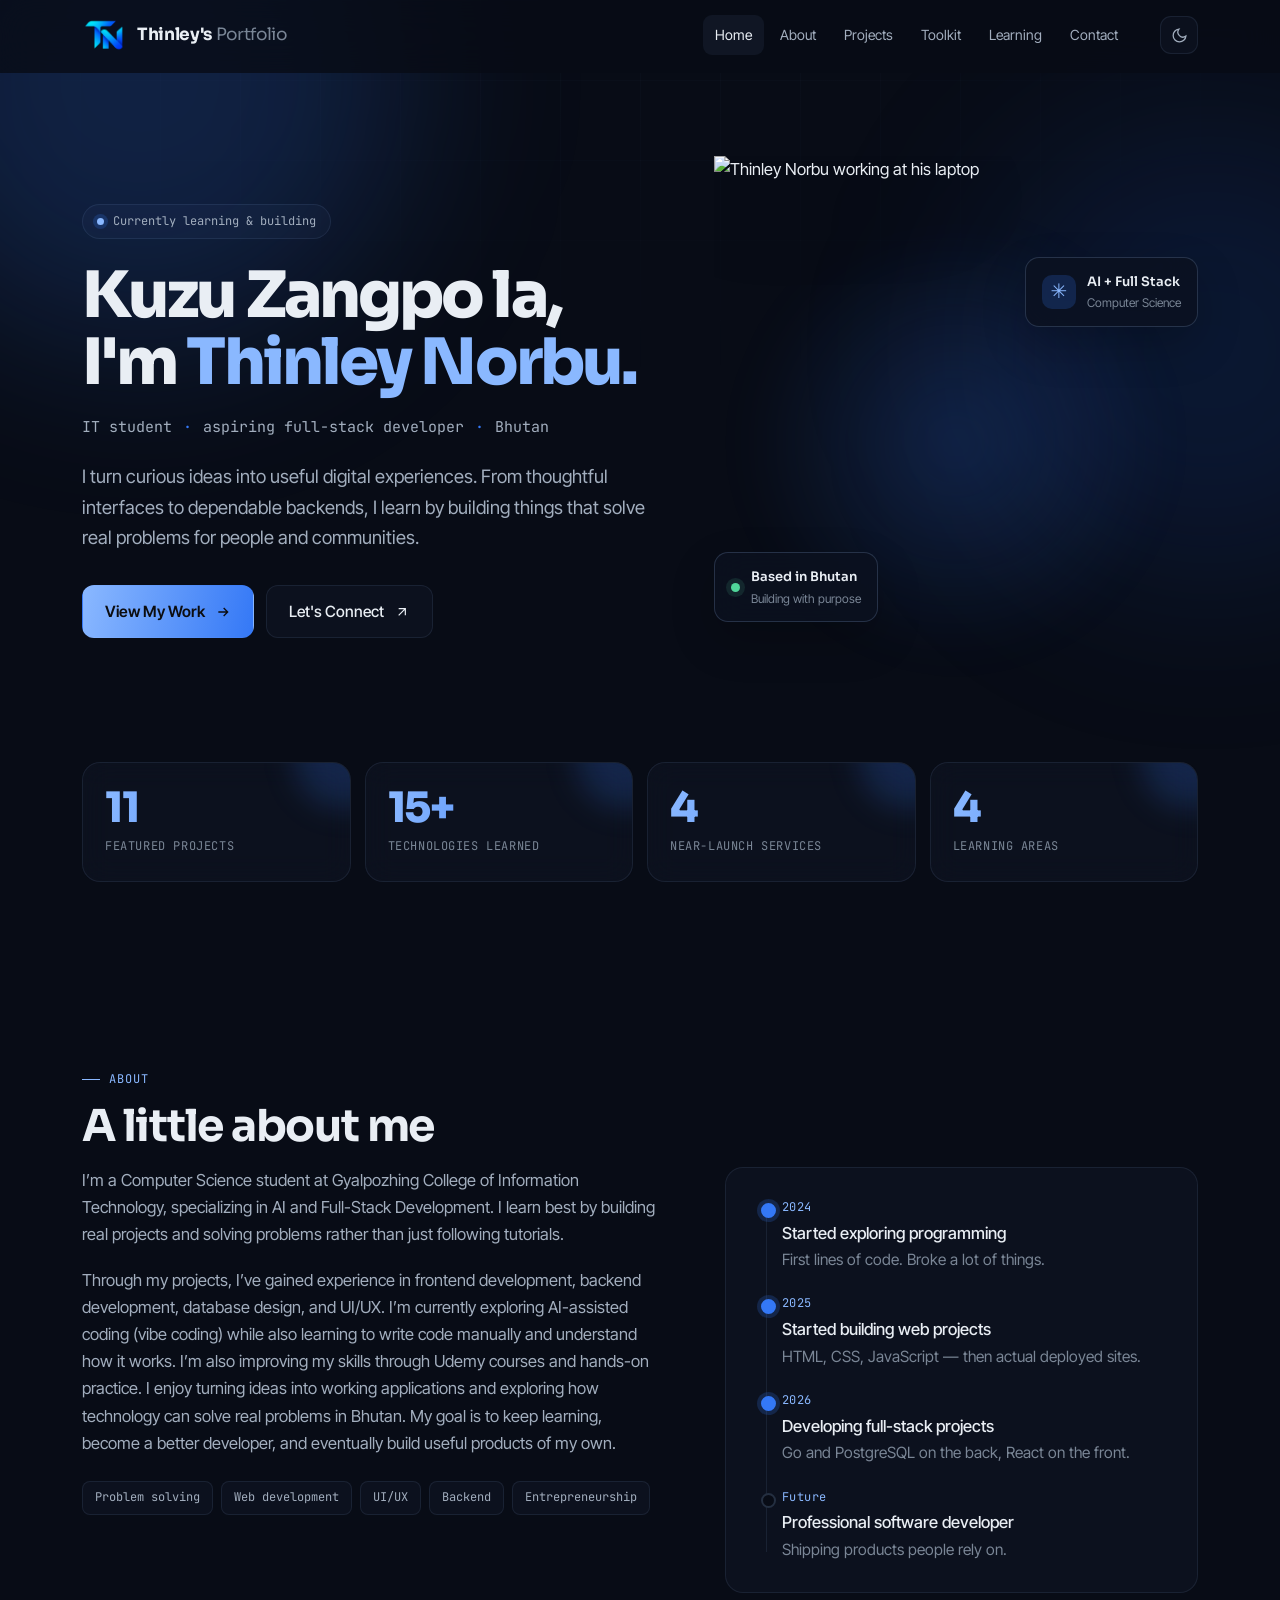
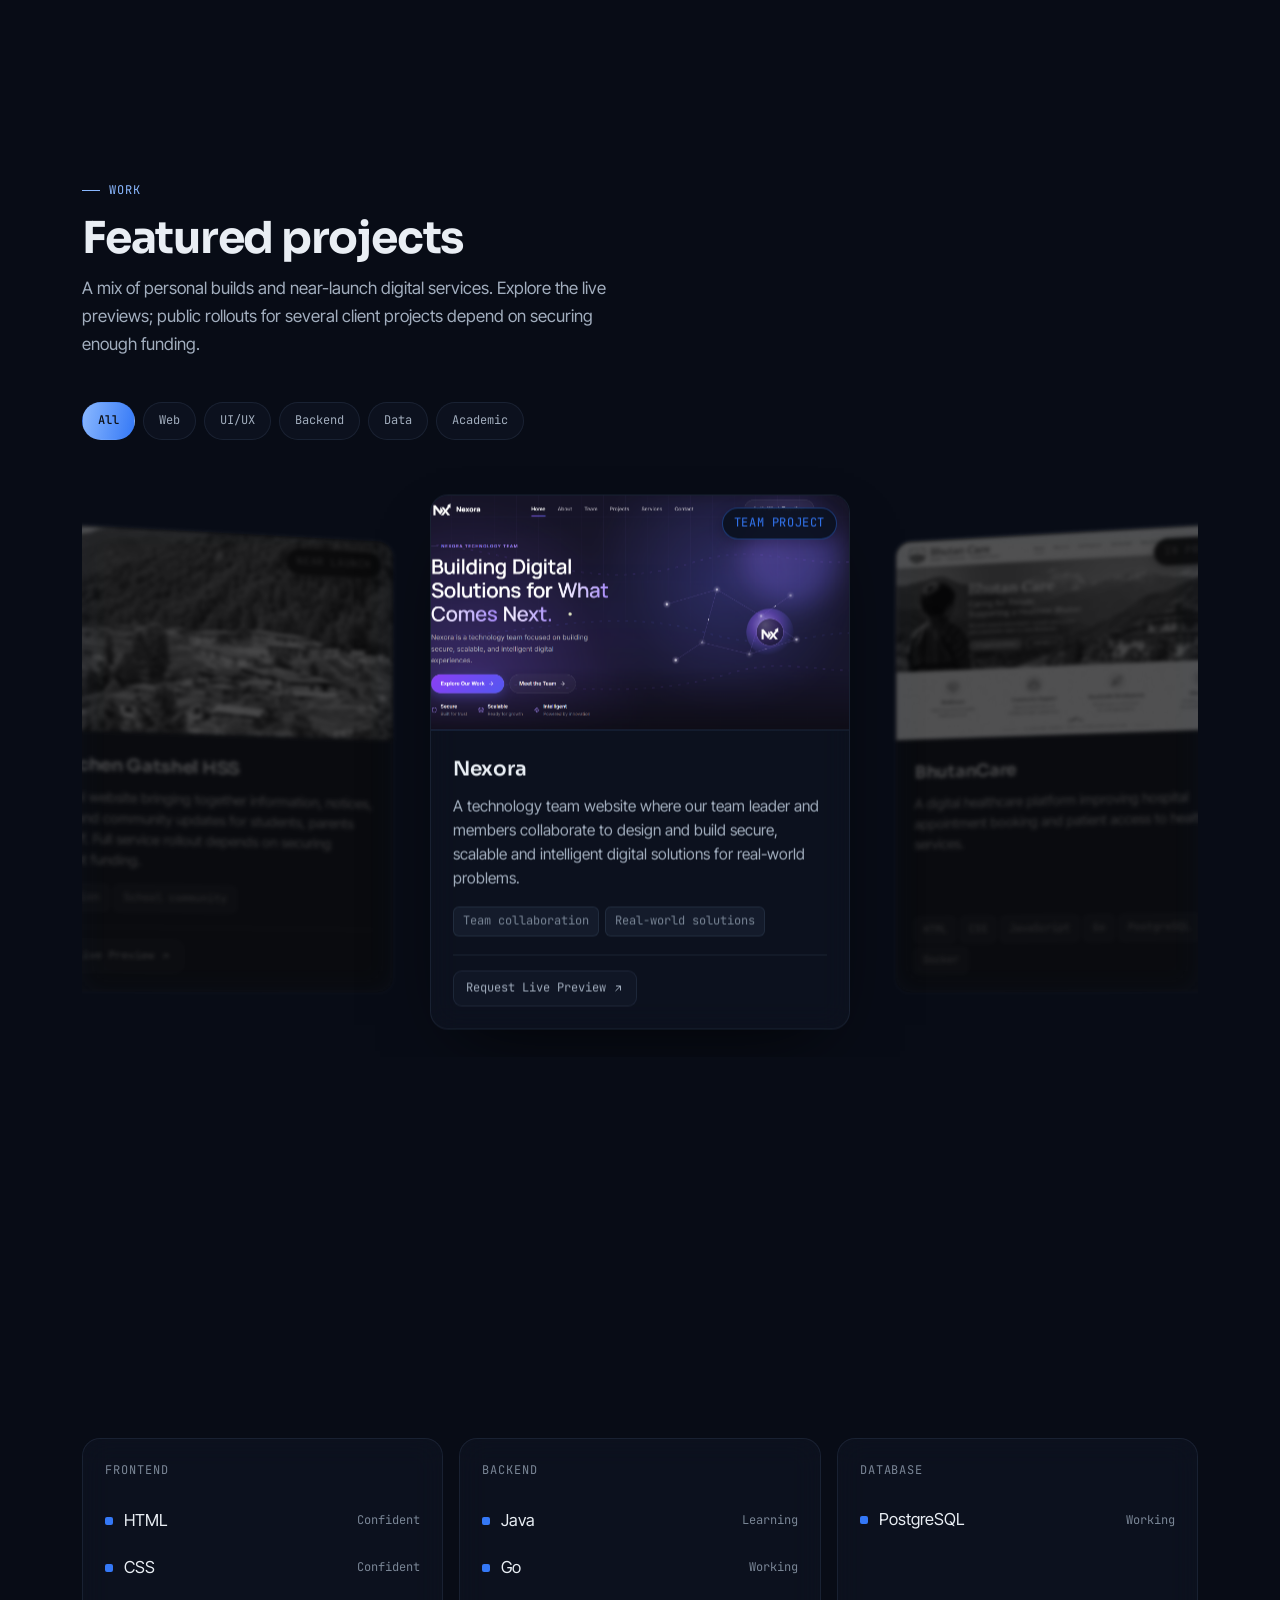
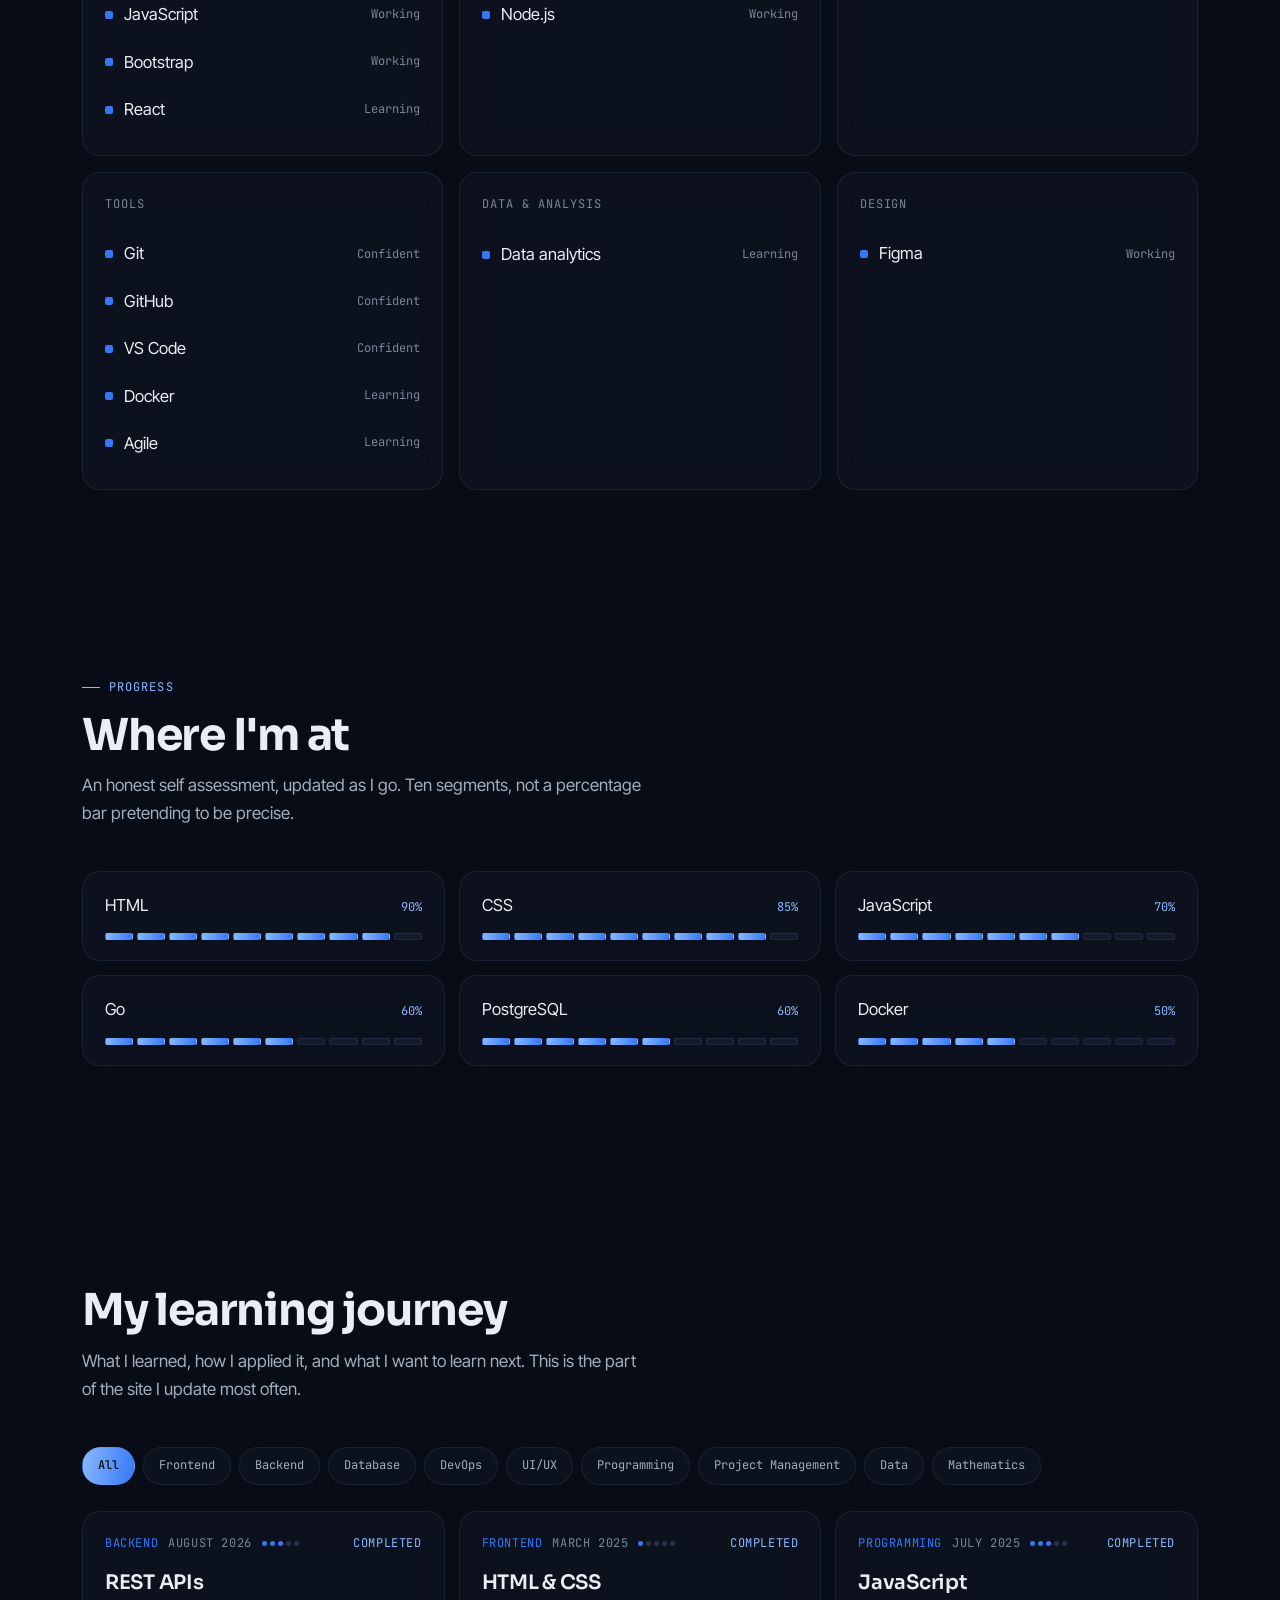
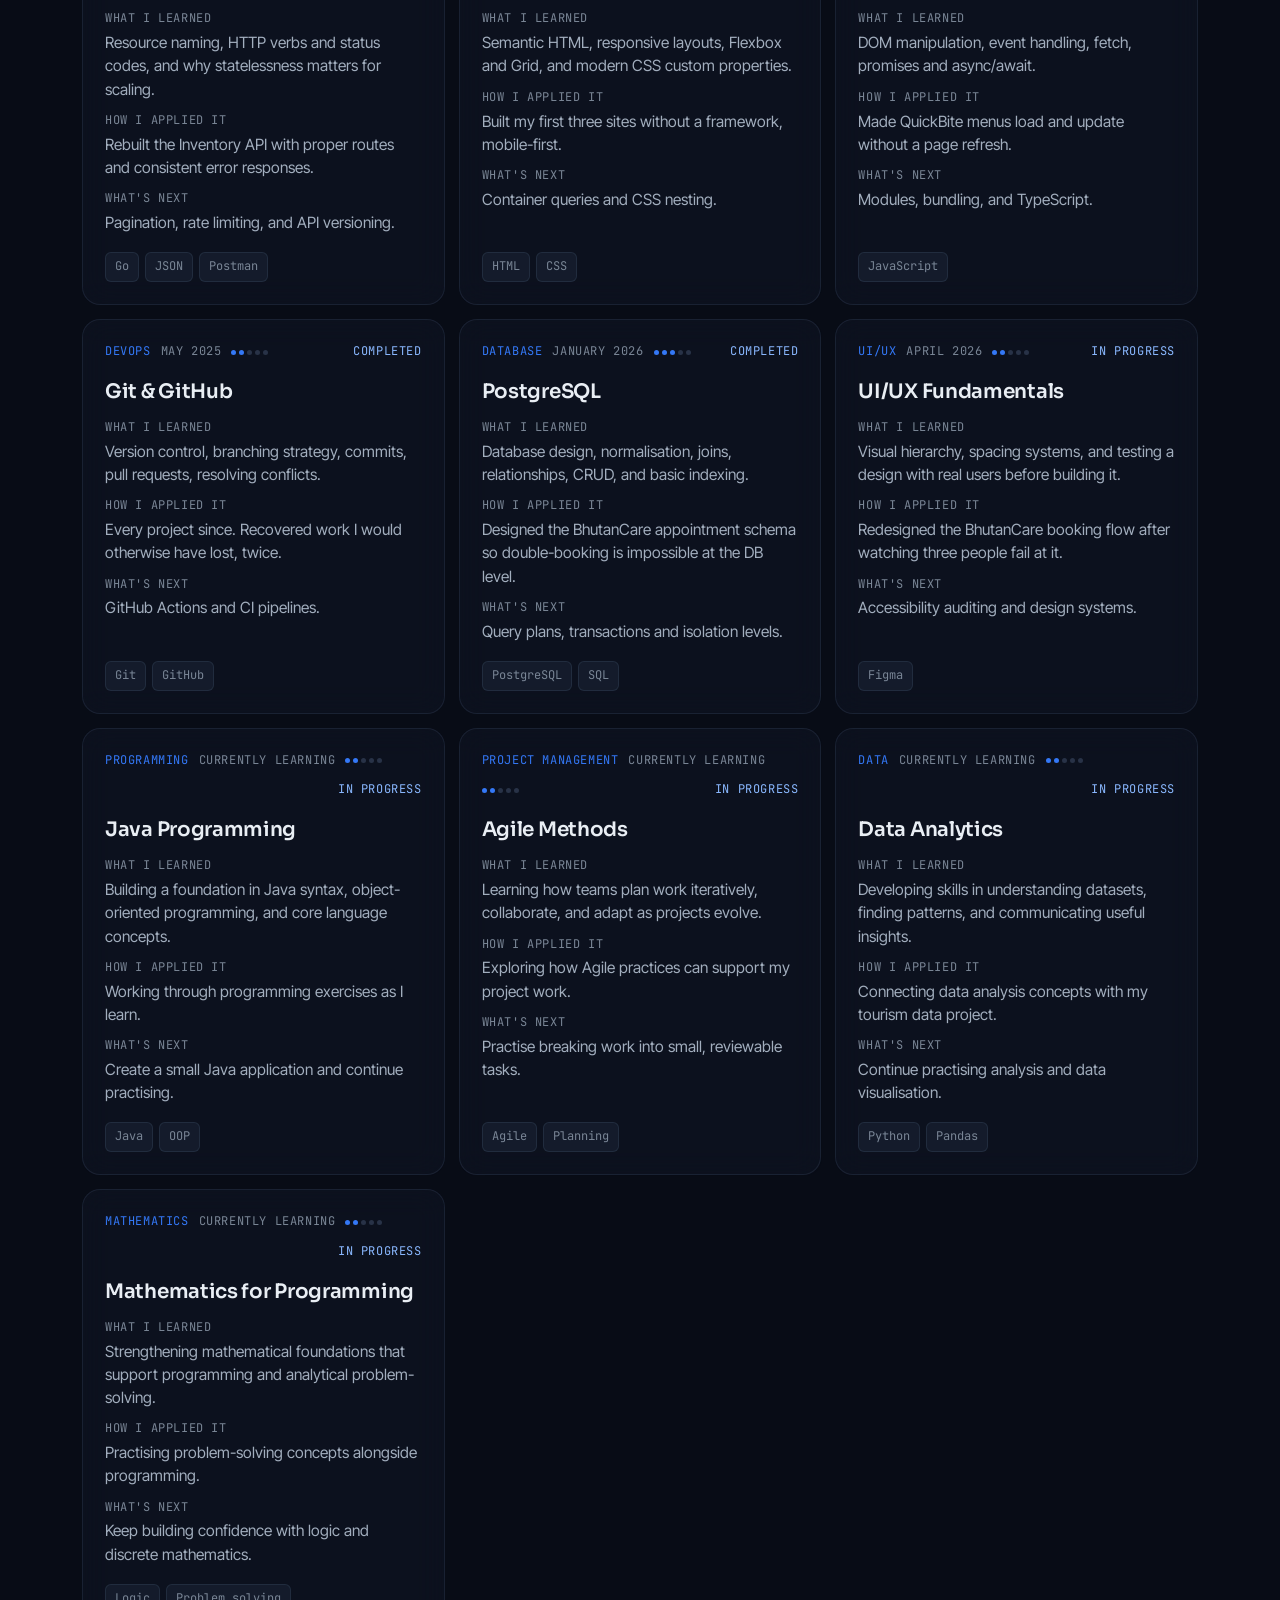
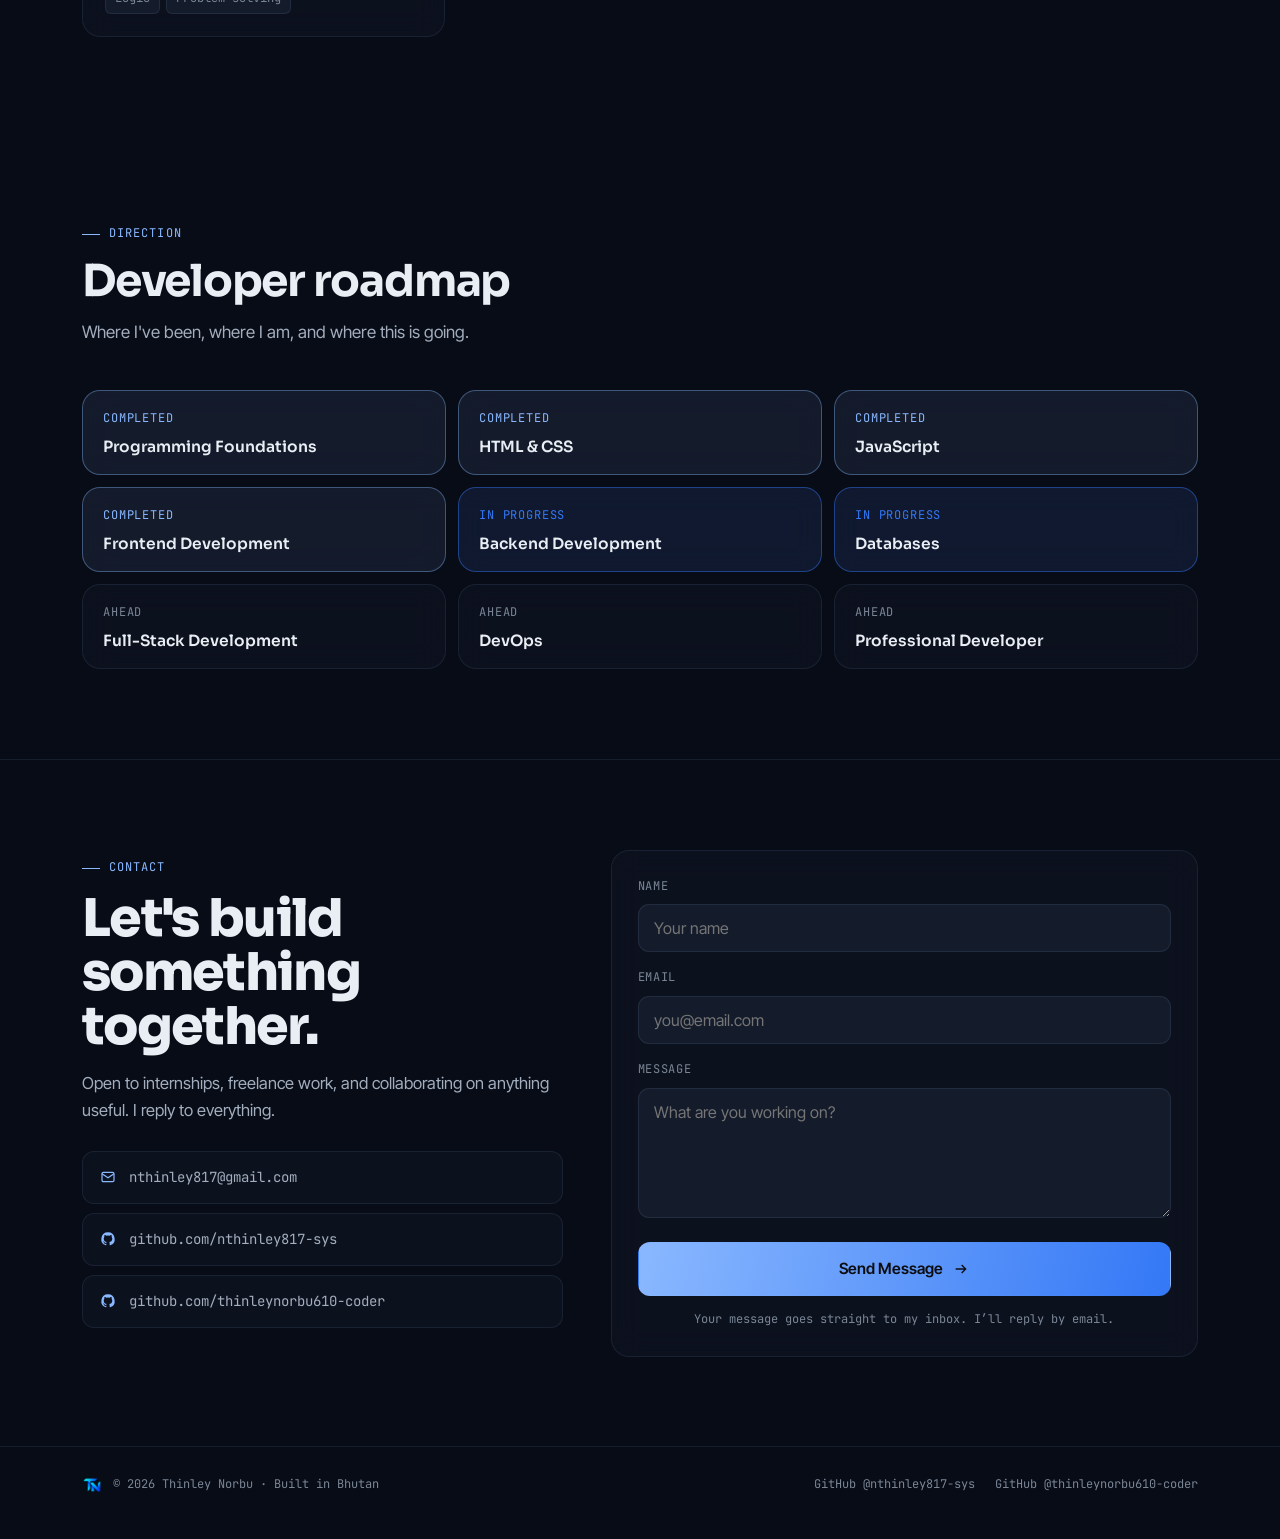
==== index.html @ a24170b9 "Contact form sends to inbox, add Nexora, polish layout and carousel - Contact form posts to FormSubm" ====
<!DOCTYPE html>
<html lang="en" data-theme="dark" data-accent="blue">
<head>
  <meta charset="UTF-8">
  <meta name="viewport" content="width=device-width, initial-scale=1.0">
  <meta name="theme-color" content="#080c16">

  <title>Thinley Norbu — IT Student &amp; Web Developer</title>

  <meta name="description" content="Information Technology student and aspiring web developer from Bhutan. Explore Thinley Norbu's projects, technical skills, and learning journey.">

  <meta name="robots" content="index, follow">

  <link rel="canonical" href="https://thinley-norbu-myportfolio.onrender.com/">

  <!-- Google Search Console Verification -->
  <meta name="google-site-verification" content="o9FxEYkyRbys7PmLgTdNvekcAzwDLyNZP2SMal68QLk" />

  <!-- Social Media Preview -->
  <meta property="og:title" content="Thinley Norbu — IT Student &amp; Web Developer">
  <meta property="og:description" content="Explore my web development projects, technical skills, and learning journey in Bhutan.">
  <meta property="og:url" content="https://thinley-norbu-myportfolio.onrender.com/">
  <meta property="og:type" content="website">
  <meta property="og:site_name" content="Thinley Norbu Portfolio">
  <meta property="og:image" content="https://thinley-norbu-myportfolio.onrender.com/images/profile/bg.png">

  <meta name="twitter:card" content="summary_large_image">
  <meta name="twitter:title" content="Thinley Norbu — Web Developer Portfolio">
  <meta name="twitter:description" content="Discover my projects, technical skills, and learning journey.">
  <meta name="twitter:image" content="https://thinley-norbu-myportfolio.onrender.com/images/profile/bg.png">

  <!-- Website Icon -->
  <link rel="icon" type="image/png" href="images/profile/logo.png">

  <!-- Performance -->
  <link rel="preconnect" href="https://fonts.googleapis.com">
  <link rel="preconnect" href="https://fonts.gstatic.com" crossorigin>

  <!-- Fonts -->
  <link href="https://fonts.googleapis.com/css2?family=Sora:wght@400;500;600;700;800&family=Inter+Tight:wght@400;500;600&family=JetBrains+Mono:wght@400;500&display=swap" rel="stylesheet">

  <!-- Existing Stylesheet -->
  <link rel="stylesheet" href="css/style.css">

  <!-- Structured Data -->
  <script type="application/ld+json">
  {
    "@context": "https://schema.org",
    "@type": "Person",
    "name": "Thinley Norbu",
    "url": "https://thinley-norbu-myportfolio.onrender.com/",
    "jobTitle": "IT Student and Aspiring Web Developer",
    "description": "Information Technology student and aspiring web developer from Bhutan."
  }
  </script>
</head>

<body>

  <div class="ambient" aria-hidden="true">
    <div class="grid"></div>
    <div class="orb o1"></div>
    <div class="orb o2"></div>
  </div>

  <!-- Navigation -->
  <nav class="nav" id="nav">
    <div class="wrap nav-in">
      <a class="brand" href="#top">
        <img class="brand-logo" src="images/profile/logo.png" width="44" height="44" alt="Thinley Norbu logo">
        <b>Thinley's<span> Portfolio</span></b>
      </a>

      <div class="nav-links" id="navLinks">
        <a href="#top">Home</a>
        <a href="#about">About</a>
        <a href="#projects">Projects</a>
        <a href="#stack">Toolkit</a>
        <a href="#learning">Learning</a>
        <a href="#contact">Contact</a>
      </div>

      <div class="nav-tools">
        <button class="icon-btn" id="theme" aria-label="Switch theme">
          <svg viewBox="0 0 24 24" fill="none" stroke="currentColor" stroke-width="1.8">
            <path d="M21 12.8A9 9 0 1111.2 3a7 7 0 009.8 9.8z"/>
          </svg>
        </button>

        <button class="icon-btn" id="burger" aria-label="Menu" aria-expanded="false">
          <svg viewBox="0 0 24 24" fill="none" stroke="currentColor" stroke-width="1.8">
            <path d="M4 7h16M4 12h16M4 17h16"/>
          </svg>
        </button>
      </div>
    </div>

    <div class="progress" id="progress" aria-hidden="true"></div>
    <div class="drawer" id="drawer">
      <div id="drawerLinks"></div>
    </div>
  </nav>

  <main id="top">

    <!-- Hero -->
    <section class="hero">
      <div class="wrap hero-grid">
        <div>
          <span class="pill"><i aria-hidden="true"></i> Currently learning &amp; building</span>

          <h1>Kuzu Zangpo la,<br>I'm <span>Thinley Norbu.</span></h1>

          <p class="role">IT student <span aria-hidden="true">·</span> aspiring full-stack developer <span aria-hidden="true">·</span> Bhutan</p>

          <p class="intro">
            I turn curious ideas into useful digital experiences. From thoughtful
            interfaces to dependable backends, I learn by building things that
            solve real problems for people and communities.
          </p>

          <div class="btn-row">
            <a class="btn btn-primary" href="#projects">
              View My Work
              <svg viewBox="0 0 24 24" fill="none" stroke="currentColor" stroke-width="2">
                <path d="M5 12h13M13 6l6 6-6 6"/>
              </svg>
            </a>

            <a class="btn btn-ghost" href="#contact">
              Let's Connect
              <svg viewBox="0 0 24 24" fill="none" stroke="currentColor" stroke-width="1.8">
                <path d="M7 17L17 7M7 7h10v10"/>
              </svg>
            </a>
          </div>
        </div>

        <div class="hero-visual">
          <div class="portrait-glow" aria-hidden="true"></div>
          <img class="hero-portrait" src="images/profile/bg.png" alt="Thinley Norbu working at his laptop">
          <div class="portrait-caption">
            <span class="portrait-mark" aria-hidden="true"></span>
            <span><b>Based in Bhutan</b><small>Building with purpose</small></span>
          </div>
          <div class="portrait-badge">
            <span class="badge-icon" aria-hidden="true">✳</span>
            <span><b>AI + Full Stack</b><small>Computer Science</small></span>
          </div>
        </div>
      </div>
    </section>

    <section style="padding-block:0 var(--sect)">
      <div class="wrap">
        <div class="stats rv" id="stats"></div>
      </div>
    </section>

    <!-- About -->
    <section id="about">
      <div class="wrap">
        <p class="eyebrow">About</p>
        <h2 class="sect-title">A little about me</h2>

        <div class="about rv">
          <div class="about-story">
            <p>
              I’m a Computer Science student at Gyalpozhing College of
              Information Technology, specializing in AI and Full-Stack
              Development. I learn best by building real projects and
              solving problems rather than just following tutorials.
            </p>

            <p>
              Through my projects, I’ve gained experience in frontend
              development, backend development, database design, and UI/UX.
              I’m currently exploring AI-assisted coding (vibe coding) while
              also learning to write code manually and understand how it
              works. I’m also improving my skills through Udemy courses and
              hands-on practice. I enjoy turning ideas into working
              applications and exploring how technology can solve real
              problems in Bhutan. My goal is to keep learning, become a better
              developer, and eventually build useful products of my own.
            </p>

            <div class="tags">
              <span class="tag">Problem solving</span>
              <span class="tag">Web development</span>
              <span class="tag">UI/UX</span>
              <span class="tag">Backend</span>
              <span class="tag">Entrepreneurship</span>
            </div>
          </div>

          <div class="about-journey">
            <ol class="tl" id="timeline"></ol>
          </div>
        </div>
      </div>
    </section>

    <!-- Projects -->
    <section id="projects">
      <div class="wrap">
        <p class="eyebrow">Work</p>
        <h2 class="sect-title">Featured projects</h2>
        <p class="sect-sub">
          A mix of personal builds and near-launch digital services. Explore the live previews;
          public rollouts for several client projects depend on securing enough funding.
        </p>

        <div class="chips" id="projFilters" role="group" aria-label="Filter projects"></div>
        <div class="project-carousel" id="projectCarousel">
          <div class="project-stage" id="projectStage" tabindex="0" aria-label="Featured project carousel"></div>
        </div>
        <div class="project-carousel-meta">
          <div class="project-dots" id="projectDots" role="group" aria-label="Choose a project"></div>
          <span class="project-count" id="projectCount" aria-live="polite"></span>
        </div>
      </div>
    </section>

    <!-- Technology Stack -->
    <section id="stack">
      <div class="wrap">
        <p class="eyebrow">Toolkit</p>
        <h2 class="sect-title">Tech stack</h2>
        <p class="sect-sub">
          Hover any technology to see where I've used it and what I got out of it.
        </p>
        <div class="stack-groups rv" id="stackGroups"></div>
      </div>
    </section>

    <!-- Skills -->
    <section id="skills">
      <div class="wrap">
        <p class="eyebrow">Progress</p>
        <h2 class="sect-title">Where I'm at</h2>
        <p class="sect-sub">
          An honest self assessment, updated as I go.
          Ten segments, not a percentage bar pretending to be precise.
        </p>
        <div class="skills rv" id="skillGrid"></div>
      </div>
    </section>

    <!-- Learning -->
    <section id="learning">
      <div class="wrap">
        <p class="eyebrow">Journal</p>
        <h2 class="sect-title">My learning journey</h2>
        <p class="sect-sub">
          What I learned, how I applied it, and what I want to learn next.
          This is the part of the site I update most often.
        </p>
        <div class="chips" id="logFilters" role="group" aria-label="Filter learning entries"></div>
        <div class="logs" id="logs"></div>
      </div>
    </section>

    <!-- Roadmap -->
    <section id="roadmap">
      <div class="wrap">
        <p class="eyebrow">Direction</p>
        <h2 class="sect-title">Developer roadmap</h2>
        <p class="sect-sub">Where I've been, where I am, and where this is going.</p>
        <div class="road rv" id="road"></div>
      </div>
    </section>

  </main>

  <!-- Contact -->
  <section id="contact" class="contact">
    <div class="wrap contact-grid">
      <div>
        <p class="eyebrow">Contact</p>
        <h2>Let's build something together.</h2>
        <p style="color:var(--fg-2);margin:0">
          Open to internships, freelance work, and collaborating on anything useful.
          I reply to everything.
        </p>

        <div class="reach">
          <a id="reachEmail" href="mailto:nthinley817@gmail.com">
            <svg viewBox="0 0 24 24" fill="none" stroke="currentColor" stroke-width="1.8">
              <rect x="3" y="5" width="18" height="14" rx="2"/>
              <path d="M3 7l9 6 9-6"/>
            </svg>
            <span>nthinley817@gmail.com</span>
          </a>

          <a id="reachGithub" href="#" target="_blank" rel="noopener" hidden>
            <svg viewBox="0 0 24 24" fill="currentColor" aria-hidden="true"><path d="M12 2a10 10 0 00-3.16 19.49c.5.09.68-.22.68-.48v-1.7c-2.78.6-3.37-1.34-3.37-1.34-.45-1.16-1.11-1.47-1.11-1.47-.91-.62.07-.61.07-.61 1 .07 1.53 1.03 1.53 1.03.89 1.53 2.34 1.09 2.91.83.09-.65.35-1.09.63-1.34-2.22-.25-4.55-1.11-4.55-4.94 0-1.09.39-1.98 1.03-2.68-.1-.25-.45-1.27.1-2.65 0 0 .84-.27 2.75 1.02a9.5 9.5 0 015 0c1.91-1.29 2.75-1.02 2.75-1.02.55 1.38.2 2.4.1 2.65.64.7 1.03 1.59 1.03 2.68 0 3.84-2.34 4.69-4.57 4.93.36.31.68.92.68 1.85v2.74c0 .27.18.58.69.48A10 10 0 0012 2z"/></svg>
            <span>GitHub</span>
          </a>

          <a id="reachLinkedin" href="#" target="_blank" rel="noopener" hidden>
            <svg viewBox="0 0 24 24" fill="currentColor" aria-hidden="true"><path d="M6.94 5a2 2 0 11-4 0 2 2 0 014 0zM3.2 21.5h3.5V9.2H3.2v12.3zM9.4 9.2h3.35v1.68h.05c.47-.84 1.6-1.73 3.3-1.73 3.53 0 4.18 2.2 4.18 5.06v6.29h-3.5v-5.58c0-1.33-.03-3.04-1.9-3.04-1.9 0-2.19 1.45-2.19 2.95v5.67H9.4V9.2z"/></svg>
            <span>LinkedIn</span>
          </a>
        </div>
      </div>

      <div class="glass form">
        <div class="field">
          <label for="cname">Name</label>
          <input id="cname" type="text" placeholder="Your name">
        </div>

        <div class="field">
          <label for="cmail">Email</label>
          <input id="cmail" type="email" placeholder="you@email.com">
        </div>

        <div class="field">
          <label for="cmsg">Message</label>
          <textarea id="cmsg" placeholder="What are you working on?"></textarea>
        </div>

        <!-- spam trap: real visitors never see or fill this -->
        <input id="chp" type="text" tabindex="-1" autocomplete="off" aria-hidden="true" hidden>

        <button class="btn btn-primary" id="send" type="button">
          Send Message
          <svg viewBox="0 0 24 24" fill="none" stroke="currentColor" stroke-width="2">
            <path d="M4 12h15M13 6l6 6-6 6"/>
          </svg>
        </button>

        <p class="form-note" id="formNote" role="status" aria-live="polite">
          Your message goes straight to my inbox. I’ll reply by email.
        </p>
      </div>
    </div>
  </section>

  <!-- Footer -->
  <footer>
    <div class="wrap foot">
      <span class="l">
        <img class="brand-logo" src="images/profile/logo.png" width="20" height="20" alt="" aria-hidden="true">
        © 2026 Thinley Norbu · Built in Bhutan
      </span>

      <span class="r">
        <a id="footGithub" href="#" target="_blank" rel="noopener" hidden>GitHub</a>
        <a id="footLinkedin" href="#" target="_blank" rel="noopener" hidden>LinkedIn</a>
        <a id="footResume" href="#" target="_blank" rel="noopener" hidden>Résumé</a>
      </span>
    </div>
  </footer>

  <!-- Existing JavaScript -->
  <script src="js/data.js"></script>
  <script src="js/main.js"></script>

</body>
</html>
---- css/style.css ----
/* ══════════════ TOKENS ══════════════ */
:root{
  --bg:#080C16; --bg-2:#0B1220;
  --glass:rgba(137,174,232,.035); --glass-2:rgba(137,174,232,.065);
  --edge:rgba(151,183,233,.1); --edge-hi:rgba(151,183,233,.2);
  --fg:#E9EEF4; --fg-2:#A2AEBE; --fg-3:#7A8696;

  --mint:#8AB8FF; --cyan:#3478F6; --blue:#C5DCFF;
  --glow-mint:rgba(52,120,246,.2); --glow-cyan:rgba(31,91,210,.15);

  --display:"Sora",system-ui,sans-serif;
  --body:"Inter Tight",system-ui,sans-serif;
  --mono:"JetBrains Mono",ui-monospace,monospace;
  --wrap:1220px; --gut:clamp(18px,4.5vw,52px); --sect:clamp(64px,7vw,100px);
  --r:18px; --ease:cubic-bezier(.22,.61,.36,1);
}
html[data-theme="light"]{
  --bg:#F5F8FD; --bg-2:#FFFFFF;
  --glass:rgba(9,12,17,.028); --glass-2:rgba(9,12,17,.05);
  --edge:rgba(9,12,17,.1); --edge-hi:rgba(9,12,17,.2);
  --fg:#0D1117; --fg-2:#4A5568; --fg-3:#5E6A77;
  --mint:#2466D1; --cyan:#1754C2; --blue:#4D76B4;
  --glow-mint:rgba(36,102,209,.12); --glow-cyan:rgba(23,84,194,.08);
}

*{box-sizing:border-box}
html{-webkit-text-size-adjust:100%;scroll-behavior:smooth;scroll-padding-top:80px}
@media (prefers-reduced-motion:reduce){html{scroll-behavior:auto}}
body{
  margin:0;background:var(--bg);color:var(--fg);font-family:var(--body);
  font-size:16.5px;line-height:1.65;-webkit-font-smoothing:antialiased;overflow-x:hidden;
  transition:background .4s var(--ease),color .4s var(--ease);
}
a{color:inherit} svg{display:block} button{font:inherit}
img,video{max-width:100%;height:auto}
.wrap{width:100%;max-width:var(--wrap);margin:0 auto;padding-inline:var(--gut)}
:focus-visible{outline:2px solid var(--cyan);outline-offset:3px;border-radius:6px}

/* ══════════════ AMBIENT ══════════════ */
.ambient{position:fixed;inset:0;z-index:0;pointer-events:none;overflow:hidden}
.ambient .grid{
  position:absolute;inset:0;opacity:.22;
  background-image:linear-gradient(var(--edge) 1px,transparent 1px),linear-gradient(90deg,var(--edge) 1px,transparent 1px);
  background-size:80px 80px;
  -webkit-mask-image:radial-gradient(ellipse 90% 60% at 50% 0%,#000 20%,transparent 78%);
  mask-image:radial-gradient(ellipse 90% 60% at 50% 0%,#000 20%,transparent 78%);
}
.ambient .orb{position:absolute;border-radius:50%;filter:blur(90px)}
.ambient .o1{width:520px;height:520px;top:-180px;left:-120px;background:var(--glow-mint)}
.ambient .o2{width:460px;height:460px;top:120px;right:-160px;background:var(--glow-cyan)}

.glass{background:var(--glass);border:1px solid var(--edge);border-radius:var(--r);backdrop-filter:blur(14px);-webkit-backdrop-filter:blur(14px)}

.eyebrow{font-family:var(--mono);font-size:12px;letter-spacing:.09em;text-transform:uppercase;color:var(--mint);margin:0 0 14px;display:inline-flex;align-items:center;gap:9px}
.eyebrow::before{content:"";width:18px;height:1px;background:var(--mint);display:inline-block}
h2.sect-title{font-family:var(--display);font-weight:700;font-size:clamp(28px,4vw,44px);line-height:1.08;letter-spacing:-.028em;margin:0 0 12px}
.sect-sub{margin:0 0 clamp(28px,4vw,44px);color:var(--fg-2);max-width:56ch;font-size:17px}
section{position:relative;z-index:1;padding-block:var(--sect)}

/* ══════════════ NAV ══════════════ */
.nav{position:fixed;top:0;left:0;right:0;z-index:60;background:color-mix(in srgb,var(--bg) 80%,transparent);backdrop-filter:blur(18px);-webkit-backdrop-filter:blur(18px);border-bottom:1px solid transparent;transition:border-color .3s}
.nav.stuck{border-bottom-color:var(--edge)}
.nav-in{display:flex;align-items:center;gap:18px;min-height:70px}
.brand{display:flex;align-items:center;gap:11px;text-decoration:none;min-width:0;flex-shrink:1}
.brand-logo{object-fit:contain;flex:none;transition:opacity .3s}
.brand:hover .brand-logo{opacity:.8}
.brand b{font-family:var(--display);font-weight:700;font-size:clamp(13px,4vw,17px);letter-spacing:-.02em;white-space:nowrap;overflow:hidden;text-overflow:ellipsis;min-width:0}
.brand b span{color:var(--fg-3);font-weight:400}
.nav-links{margin-left:auto;display:flex;gap:4px;align-items:center}
.nav-links a{font-size:14px;color:var(--fg-2);text-decoration:none;padding:8px 12px;border-radius:9px;transition:color .2s,background .2s}
.nav-links a:hover{color:var(--fg);background:var(--glass-2)}
.nav-links a[aria-current]{color:var(--fg);background:var(--glass-2)}
.nav-tools{display:flex;gap:8px;align-items:center;margin-left:12px}
.icon-btn{width:38px;height:38px;display:grid;place-items:center;cursor:pointer;background:var(--glass);border:1px solid var(--edge);border-radius:11px;color:var(--fg-2);transition:color .2s,border-color .2s}
.icon-btn:hover{color:var(--fg);border-color:var(--edge-hi)}
.icon-btn svg{width:17px;height:17px}
#burger{display:none}
.progress{height:2px;width:100%;transform-origin:left;background:linear-gradient(90deg,var(--mint),var(--cyan));transform:scaleX(0);transition:transform .12s linear}
.drawer{overflow-y:auto;overflow-x:hidden;max-height:0;opacity:0;transition:max-height .35s var(--ease),opacity .35s;background:var(--bg-2)}
.drawer.open{max-height:min(560px,calc(100vh - 70px));opacity:1;border-bottom:1px solid var(--edge)}
.drawer div{padding:14px var(--gut) 22px;display:flex;flex-direction:column}
.drawer a{font-size:16px;color:var(--fg-2);text-decoration:none;padding:13px 12px;border-radius:9px;transition:color .2s}
.drawer a[aria-current]{color:var(--mint)}
@media (max-width:940px){.nav-links{display:none}#burger{display:grid}.nav-tools{margin-left:auto}}

/* ══════════════ HERO ══════════════ */
.hero{padding-top:clamp(112px,14vw,156px);padding-bottom:clamp(48px,6vw,76px)}
.hero-grid{display:grid;gap:clamp(34px,5vw,64px);grid-template-columns:minmax(0,1.08fr) minmax(0,.92fr);align-items:center}
@media (max-width:960px){.hero-grid{grid-template-columns:1fr}}
.pill{display:inline-flex;align-items:center;gap:9px;font-family:var(--mono);font-size:12px;color:var(--fg-2);padding:7px 14px;border-radius:100px;background:var(--glass);border:1px solid var(--edge);margin-bottom:24px}
.pill i{width:7px;height:7px;border-radius:50%;background:var(--mint);flex:none;box-shadow:0 0 0 4px var(--glow-mint)}
@media (prefers-reduced-motion:no-preference){.pill i{animation:beat 2.4s var(--ease) infinite}@keyframes beat{0%,100%{box-shadow:0 0 0 3px var(--glow-mint)}50%{box-shadow:0 0 0 8px transparent}}}
.hero h1{font-family:var(--display);font-weight:800;font-size:clamp(40px,5.2vw,64px);line-height:1.04;letter-spacing:-.045em;margin:0 0 18px}
.hero h1 span{color:var(--mint)}
.hero .role{font-family:var(--mono);font-size:clamp(13px,1.7vw,15px);color:var(--fg-2);margin:0 0 22px}
.hero .role span{color:var(--cyan);padding-inline:2px}
.hero .intro{margin:0 0 32px;color:var(--fg-2);font-size:clamp(16px,1.9vw,18.5px);max-width:52ch}
.btn-row{display:flex;gap:12px;flex-wrap:wrap}
.btn{display:inline-flex;align-items:center;gap:10px;padding:13px 22px;border-radius:12px;text-decoration:none;font-size:15.5px;font-weight:500;cursor:pointer;border:1px solid transparent;transition:transform .22s var(--ease),filter .22s,border-color .22s}
.btn svg{width:16px;height:16px}
.btn-primary{background:linear-gradient(102deg,var(--mint),var(--cyan));color:#0C0D10;font-weight:600}
.btn-primary:hover{filter:brightness(1.08);transform:translateY(-2px)}
.btn-ghost{background:var(--glass);border-color:var(--edge);color:var(--fg)}
.btn-ghost:hover{border-color:var(--edge-hi);transform:translateY(-2px)}
@media (prefers-reduced-motion:reduce){.btn:hover{transform:none}}
.hero-visual{position:relative;isolation:isolate;min-height:clamp(340px,44vw,530px);display:grid;place-items:center}
.portrait-glow{position:absolute;z-index:-1;inset:12% 5% 4%;border-radius:50%;background:radial-gradient(ellipse,var(--glow-mint),transparent 68%);filter:blur(24px)}
.hero-portrait{position:absolute;inset:0;width:100%;height:100%;object-fit:cover;object-position:center center;filter:drop-shadow(0 26px 50px rgba(0,0,0,.32));mask-image:linear-gradient(to bottom,#000 72%,transparent 100%)}
.portrait-caption,.portrait-badge{position:absolute;display:flex;align-items:center;gap:11px;padding:13px 16px;border:1px solid var(--edge-hi);border-radius:14px;background:color-mix(in srgb,var(--bg-2) 83%,transparent);backdrop-filter:blur(16px);box-shadow:0 18px 45px rgba(0,0,0,.2)}
.portrait-caption{left:0;bottom:12%}
.portrait-badge{right:0;top:19%}
.portrait-caption b,.portrait-badge b{display:block;font-family:var(--display);font-size:13px;font-weight:600;color:var(--fg)}
.portrait-caption small,.portrait-badge small{display:block;font-size:12px;color:var(--fg-3);margin-top:1px}
.portrait-mark{width:9px;height:9px;border-radius:50%;background:#50D69A;box-shadow:0 0 0 5px rgba(80,214,154,.12)}
.badge-icon{display:grid;place-items:center;width:34px;height:34px;border-radius:10px;background:var(--glow-mint);color:var(--mint);font-size:20px}
@media (max-width:960px){.hero-visual{min-height:clamp(340px,72vw,510px)}}
@media (max-width:520px){.hero-visual{min-height:330px;margin-inline:-8px}.portrait-caption{left:4px;bottom:8%}.portrait-badge{right:4px;top:13%}.portrait-caption,.portrait-badge{padding:10px 12px}}

/* ══════════════ STATS ══════════════ */
.stats{display:grid;gap:14px;grid-template-columns:repeat(4,1fr)}
@media (max-width:820px){.stats{grid-template-columns:repeat(2,1fr)}}
.stat{padding:24px 22px;position:relative;overflow:hidden}
.stat::after{content:"";position:absolute;width:100px;height:100px;right:-44px;top:-55px;border-radius:50%;background:var(--glow-mint);filter:blur(15px);pointer-events:none}
.stat .n{font-family:var(--display);font-weight:800;font-size:clamp(30px,4.2vw,42px);line-height:1;letter-spacing:-.03em;margin-bottom:8px;background:linear-gradient(102deg,var(--mint),var(--cyan));-webkit-background-clip:text;background-clip:text;color:transparent}
.stat .l{font-family:var(--mono);font-size:12px;letter-spacing:.05em;text-transform:uppercase;color:var(--fg-3)}

/* ══════════════ ABOUT ══════════════ */
.about{display:grid;gap:clamp(32px,5vw,72px);grid-template-columns:minmax(0,1.1fr) minmax(0,.9fr);align-items:start;margin-top:clamp(8px,1.5vw,16px)}
.about-story>:last-child{margin-bottom:0}
.about-journey{padding:clamp(22px,2.6vw,30px);border:1px solid var(--edge);border-radius:var(--r);background:var(--glass)}
@media (max-width:900px){.about{grid-template-columns:minmax(0,1fr)}}
.about p{color:var(--fg-2);margin:0 0 18px}
.tags{display:flex;flex-wrap:wrap;gap:8px;margin:24px 0 0}
.tag{font-family:var(--mono);font-size:12px;padding:6px 12px;border-radius:8px;background:var(--glass);border:1px solid var(--edge);color:var(--fg-2)}
.tl{position:relative;padding-left:26px;margin:0;list-style:none}
.tl::before{content:"";position:absolute;left:10px;top:10px;bottom:10px;width:1px;background:var(--edge)}
.tl li{position:relative;padding-bottom:22px}
.tl li:last-child{padding-bottom:0}
.tl li::before{content:"";position:absolute;left:-21px;top:5px;width:11px;height:11px;border-radius:50%;background:var(--bg);border:2px solid var(--edge-hi)}
.tl li.done::before{background:var(--cyan);border-color:var(--cyan);box-shadow:0 0 0 4px var(--glow-mint)}
.tl .y{font-family:var(--mono);font-size:12px;color:var(--mint);letter-spacing:.04em}
.tl .t{font-weight:500;margin-top:2px}
.tl .d{color:var(--fg-3);font-size:15.5px}

/* ══════════════ CHIPS ══════════════ */
.chips{display:flex;gap:8px;flex-wrap:wrap;margin-bottom:26px}
.chip{font-family:var(--mono);font-size:12px;padding:8px 15px;border-radius:100px;cursor:pointer;background:var(--glass);border:1px solid var(--edge);color:var(--fg-2);transition:color .2s,border-color .2s}
.chip:hover{color:var(--fg);border-color:var(--edge-hi)}
.chip[aria-pressed="true"]{background:linear-gradient(102deg,var(--mint),var(--cyan));color:#0C0D10;border-color:transparent;font-weight:500}

/* ══════════════ CARDS ══════════════ */
.cards{display:grid;gap:16px;grid-template-columns:repeat(auto-fill,minmax(320px,1fr))}
.card{display:flex;flex-direction:column;overflow:hidden;padding:0;transition:border-color .3s var(--ease),transform .3s var(--ease),box-shadow .3s var(--ease)}
.card:hover{border-color:var(--edge-hi);transform:translateY(-4px);box-shadow:0 24px 50px -34px rgba(0,0,0,.85)}
@media (prefers-reduced-motion:reduce){.card:hover{transform:none}}
[hidden]{display:none!important}
.shot{aspect-ratio:16/9;position:relative;overflow:hidden;border-bottom:1px solid var(--edge);background:linear-gradient(140deg,color-mix(in srgb,var(--cyan) 13%,var(--bg-2)),var(--bg-2) 74%);display:grid;place-items:center}
.shot>.project-image{position:absolute;inset:0;width:100%;height:100%;object-fit:cover;display:block}
.project-image-empty{position:absolute;inset:0;background:linear-gradient(140deg,color-mix(in srgb,var(--cyan) 16%,var(--bg-2)),var(--bg-2) 74%)}
.shot .ph{font-family:var(--mono);font-size:12px;color:var(--mint);letter-spacing:.05em;text-align:center;padding:0 16px}
.state{position:absolute;top:12px;right:12px;font-family:var(--mono);font-size:12px;letter-spacing:.05em;text-transform:uppercase;padding:5px 11px;border-radius:100px;background:color-mix(in srgb,var(--bg-2) 94%,transparent);backdrop-filter:blur(8px);border:1px solid var(--edge);box-shadow:0 4px 14px rgba(0,0,0,.25)}

.state.live{color:var(--mint);border-color:color-mix(in srgb,var(--mint) 40%,transparent)}
.state.wip{color:var(--cyan);border-color:color-mix(in srgb,var(--cyan) 40%,transparent)}
.card-body{padding:22px;display:flex;flex-direction:column;flex:1}
.card-body h3{font-family:var(--display);font-weight:600;font-size:20px;letter-spacing:-.015em;margin:0 0 9px}
.card-body p{margin:0 0 16px;color:var(--fg-2);font-size:15.5px;line-height:1.55;flex:1}
.stack{display:flex;flex-wrap:wrap;gap:6px;margin-bottom:18px}
.stack span{font-family:var(--mono);font-size:12px;padding:4px 9px;border-radius:6px;background:var(--glass-2);border:1px solid var(--edge);color:var(--fg-3)}
.card-body>.stack:last-child{margin-bottom:0}
.card-links{display:flex;gap:8px;flex-wrap:wrap;padding-top:15px;border-top:1px solid var(--edge)}
.mini{display:inline-flex;align-items:center;gap:6px;font-family:var(--mono);font-size:12px;text-decoration:none;padding:7px 12px;border-radius:9px;background:var(--glass);border:1px solid var(--edge);color:var(--fg-2);transition:color .2s,border-color .2s}
.mini:hover{color:var(--mint);border-color:color-mix(in srgb,var(--mint) 45%,transparent)}
.mini svg{width:12px;height:12px}

/* ══════════════ PROJECT CAROUSEL ══════════════ */
.project-carousel{position:relative;max-width:1280px;margin:0 auto}
.project-stage{--slide-offset:460px;--slide-ty:-50%;position:relative;height:580px;overflow:hidden;transition:height .3s var(--ease);outline:none;touch-action:pan-y pinch-zoom;cursor:grab;user-select:none}
.project-stage.is-dragging{cursor:grabbing}
.project-stage:focus-visible{outline:2px solid var(--cyan);outline-offset:4px;border-radius:22px}
.project-slide{position:absolute;left:50%;top:50%;width:min(420px,calc(100% - 54px));margin:0;padding:0;transform-origin:center center;transition:transform .65s cubic-bezier(.22,.8,.24,1),opacity .5s var(--ease),filter .5s var(--ease),box-shadow .5s var(--ease),border-color .3s;overflow:hidden}
.project-slide .shot{aspect-ratio:16/9;flex:none}
.project-slide img{-webkit-user-drag:none}
/* positions — JS only swaps these classes, so each card glides between them */
.project-slide.is-active{z-index:3;opacity:1;filter:none;transform:translate(calc(-50% + var(--drag-x,0px)),var(--slide-ty)) scale(1);box-shadow:0 28px 72px -32px rgba(0,0,0,.85)}
.project-slide.is-active:hover{border-color:var(--edge-hi);transform:translate(calc(-50% + var(--drag-x,0px)),var(--slide-ty)) scale(1)}
.project-slide.is-prev,.project-slide.is-next{z-index:2;opacity:.62;filter:grayscale(1) brightness(.48) blur(2px);pointer-events:none}
.project-slide.is-prev{transform:perspective(1400px) translate(calc(-50% - var(--slide-offset) + var(--drag-x,0px)),var(--slide-ty)) scale(.86) rotateY(8deg)}
.project-slide.is-next{transform:perspective(1400px) translate(calc(-50% + var(--slide-offset) + var(--drag-x,0px)),var(--slide-ty)) scale(.86) rotateY(-8deg)}
/* cards further away wait just off-stage on their own side, so the next card
   always slides in from the right and the previous one from the left */
.project-slide.is-hidden-prev,.project-slide.is-hidden-next{z-index:1;opacity:0;filter:grayscale(1) brightness(.4) blur(4px);pointer-events:none}
.project-slide.is-hidden-prev{transform:perspective(1400px) translate(calc(-50% - var(--slide-offset) * 1.7),var(--slide-ty)) scale(.74) rotateY(12deg)}
.project-slide.is-hidden-next{transform:perspective(1400px) translate(calc(-50% + var(--slide-offset) * 1.7),var(--slide-ty)) scale(.74) rotateY(-12deg)}
.project-stage.no-anim .project-slide{transition:none}
/* while dragging, cards track the pointer 1:1 instead of easing */
.project-stage.is-dragging .project-slide{transition:opacity .5s var(--ease),filter .5s var(--ease)}
.project-carousel-meta{display:flex;align-items:center;justify-content:center;gap:18px;margin-top:8px}
.project-dots{display:flex;align-items:center;justify-content:center;gap:7px}
.project-dot{width:7px;height:7px;padding:0;border:0;border-radius:100px;background:var(--edge-hi);cursor:pointer;transition:width .25s,background .25s}
.project-dot:hover{background:var(--mint)}
.project-dot.is-active{width:24px;background:var(--cyan)}
.project-count{font-family:var(--mono);font-size:12px;letter-spacing:.08em;color:var(--fg-3);min-width:54px}
@media (max-width:700px){
  /* phones: cards keep their natural height, top-aligned; the stage follows the active card */
  .project-stage{--slide-ty:0%}
  .project-slide{top:28px;width:min(390px,calc(100% - 42px))}
  .project-slide .card-body{padding:18px}
  .project-slide.is-prev,.project-slide.is-next{opacity:.38;filter:grayscale(1) brightness(.36) blur(3px)}
  .project-carousel-meta{margin-top:0}
}
@media (prefers-reduced-motion:reduce){
  .project-slide,.project-dot{transition:none;animation:none!important}
}

/* ══════════════ STACK / SKILLS ══════════════ */
.stack-groups{display:grid;gap:16px;grid-template-columns:repeat(3,minmax(0,1fr))}
@media (max-width:960px){.stack-groups{grid-template-columns:repeat(2,minmax(0,1fr))}}
@media (max-width:600px){.stack-groups{grid-template-columns:minmax(0,1fr)}}
.sg{padding:22px}
.sg h4{font-family:var(--mono);font-size:12px;letter-spacing:.08em;text-transform:uppercase;color:var(--fg-3);margin:0 0 16px;font-weight:400}
.tech{display:flex;align-items:center;gap:11px;padding:10px 12px;margin-inline:-12px;border-radius:11px;position:relative;transition:background .2s}
.tech:hover,.tech:focus-within{background:var(--glass-2)}
.tech .dot{width:8px;height:8px;border-radius:2px;flex:none;background:var(--cyan)}
.tech .lv{margin-left:auto;font-family:var(--mono);font-size:12px;color:var(--fg-3)}
.tech .pop{position:absolute;left:0;right:0;top:calc(100% + 6px);z-index:12;padding:13px 15px;border-radius:12px;background:var(--bg-2);border:1px solid var(--edge-hi);box-shadow:0 20px 44px -26px rgba(0,0,0,.9);opacity:0;visibility:hidden;transform:translateY(-5px);transition:opacity .22s,visibility .22s,transform .22s;font-size:14px;color:var(--fg-2);line-height:1.55}
.tech:hover .pop,.tech:focus-within .pop{opacity:1;visibility:visible;transform:none}
.tech .pop b{display:block;font-family:var(--mono);font-size:12px;letter-spacing:.05em;text-transform:uppercase;color:var(--mint);margin-bottom:5px;font-weight:400}

.skills{display:grid;gap:14px;grid-template-columns:repeat(auto-fit,minmax(270px,1fr))}
.skill{padding:20px 22px}
.skill-top{display:flex;align-items:baseline;gap:10px;margin-bottom:14px}
.skill-top .pc{margin-left:auto;font-family:var(--mono);font-size:12px;color:var(--mint)}
.meter{display:flex;gap:4px}
.meter i{flex:1;height:7px;border-radius:2px;background:var(--glass-2);border:1px solid var(--edge)}
.meter i.on{background:linear-gradient(102deg,var(--mint),var(--cyan));border-color:transparent}

/* ══════════════ LEARNING LOGS ══════════════ */
.logs{display:grid;gap:14px;grid-template-columns:repeat(auto-fill,minmax(330px,1fr))}
.log{padding:22px;display:flex;flex-direction:column;transition:border-color .28s,transform .28s var(--ease)}
.log:hover{border-color:var(--edge-hi);transform:translateY(-3px)}
@media (prefers-reduced-motion:reduce){.log:hover{transform:none}}
.log-meta{display:flex;align-items:center;gap:10px;flex-wrap:wrap;margin-bottom:13px;font-family:var(--mono);font-size:12px;letter-spacing:.05em;text-transform:uppercase;color:var(--fg-3)}
.log-meta .cat{color:var(--cyan)}
.log-meta .st{margin-left:auto;color:var(--mint)}
@media (max-width:600px){.log-meta{row-gap:6px}.log-meta .st{order:-1;flex-basis:100%;margin-left:0}}
.log h3{font-family:var(--display);font-weight:600;font-size:20px;margin:0 0 10px;letter-spacing:-.015em}
.log dl{margin:0 0 18px;display:grid;gap:10px}
.log>.stack{margin:auto 0 0}
.log dt{font-family:var(--mono);font-size:12px;letter-spacing:.05em;text-transform:uppercase;color:var(--fg-3);margin-bottom:2px}
.log dd{margin:0;color:var(--fg-2);font-size:15.5px;line-height:1.5}
.diff{display:inline-flex;gap:3px;align-items:center}
.diff i{width:5px;height:5px;border-radius:50%;background:var(--edge-hi)}
.diff i.on{background:var(--cyan)}

.empty{grid-column:1/-1;padding:44px 20px;text-align:center;font-family:var(--mono);font-size:13px;color:var(--fg-3)}

/* ══════════════ ROADMAP ══════════════ */
.road{display:grid;gap:12px;grid-template-columns:repeat(3,minmax(0,1fr))}
@media (max-width:640px){.road{grid-template-columns:repeat(2,minmax(0,1fr))}}
.node{padding:18px 20px}
.node.done{border-color:color-mix(in srgb,var(--mint) 38%,transparent);background:color-mix(in srgb,var(--mint) 6%,var(--glass))}
.node.now{border-color:color-mix(in srgb,var(--cyan) 45%,transparent);background:color-mix(in srgb,var(--cyan) 8%,var(--glass))}
.node .st{font-family:var(--mono);font-size:12px;letter-spacing:.07em;text-transform:uppercase;color:var(--fg-3);margin-bottom:8px;display:block}
.node.done .st{color:var(--mint)} .node.now .st{color:var(--cyan)}
.node .nm{font-family:var(--display);font-weight:600;font-size:15.5px;line-height:1.25}

/* ══════════════ CONTACT ══════════════ */
.contact{border-top:1px solid var(--edge)}
.contact-grid{display:grid;gap:clamp(24px,4vw,48px);grid-template-columns:minmax(0,.9fr) minmax(0,1.1fr);align-items:start}
@media (max-width:880px){.contact-grid{grid-template-columns:1fr}}
.contact h2{font-family:var(--display);font-weight:800;font-size:clamp(30px,5vw,52px);line-height:1.04;letter-spacing:-.032em;margin:0 0 16px;max-width:14ch}
.reach{display:grid;gap:9px;margin-top:26px}
.reach a{display:flex;align-items:center;gap:13px;padding:14px 17px;border-radius:12px;background:var(--glass);border:1px solid var(--edge);text-decoration:none;font-family:var(--mono);font-size:14px;color:var(--fg-2);transition:color .2s,border-color .2s}
.reach a:hover{color:var(--fg);border-color:var(--edge-hi)}
.reach a svg{width:16px;height:16px;color:var(--mint);flex:none}
.form{padding:26px}
.field{margin-bottom:16px}
.field label{display:block;font-family:var(--mono);font-size:12px;letter-spacing:.06em;text-transform:uppercase;color:var(--fg-3);margin-bottom:8px}
.field input,.field textarea{width:100%;padding:13px 15px;border-radius:11px;background:var(--glass-2);border:1px solid var(--edge);color:var(--fg);font-family:var(--body);font-size:16px;outline:none;transition:border-color .2s;resize:vertical}
.field input:focus,.field textarea:focus{border-color:var(--cyan)}
.field textarea{min-height:130px}
.form .btn{width:100%;justify-content:center}
.form .btn:disabled{opacity:.6;cursor:progress;transform:none;filter:none}
.form-note{margin:14px 0 0;font-family:var(--mono);font-size:12px;color:var(--fg-3);text-align:center}

footer{border-top:1px solid var(--edge);padding-block:28px 44px;position:relative;z-index:1}
.foot{display:flex;flex-wrap:wrap;gap:14px 26px;align-items:center;font-family:var(--mono);font-size:12px;color:var(--fg-3)}
.foot .l{display:flex;align-items:center;gap:11px}
.foot .r{margin-left:auto;display:flex;gap:20px}
.foot a{text-decoration:none;transition:color .2s}
.foot a:hover{color:var(--mint)}
@media (max-width:600px){.foot .r{margin-left:0}}

@media (prefers-reduced-motion:no-preference){
  .rv{opacity:0;transform:translateY(22px);transition:opacity .7s var(--ease),transform .7s var(--ease)}
  .rv.in{opacity:1;transform:none}
}
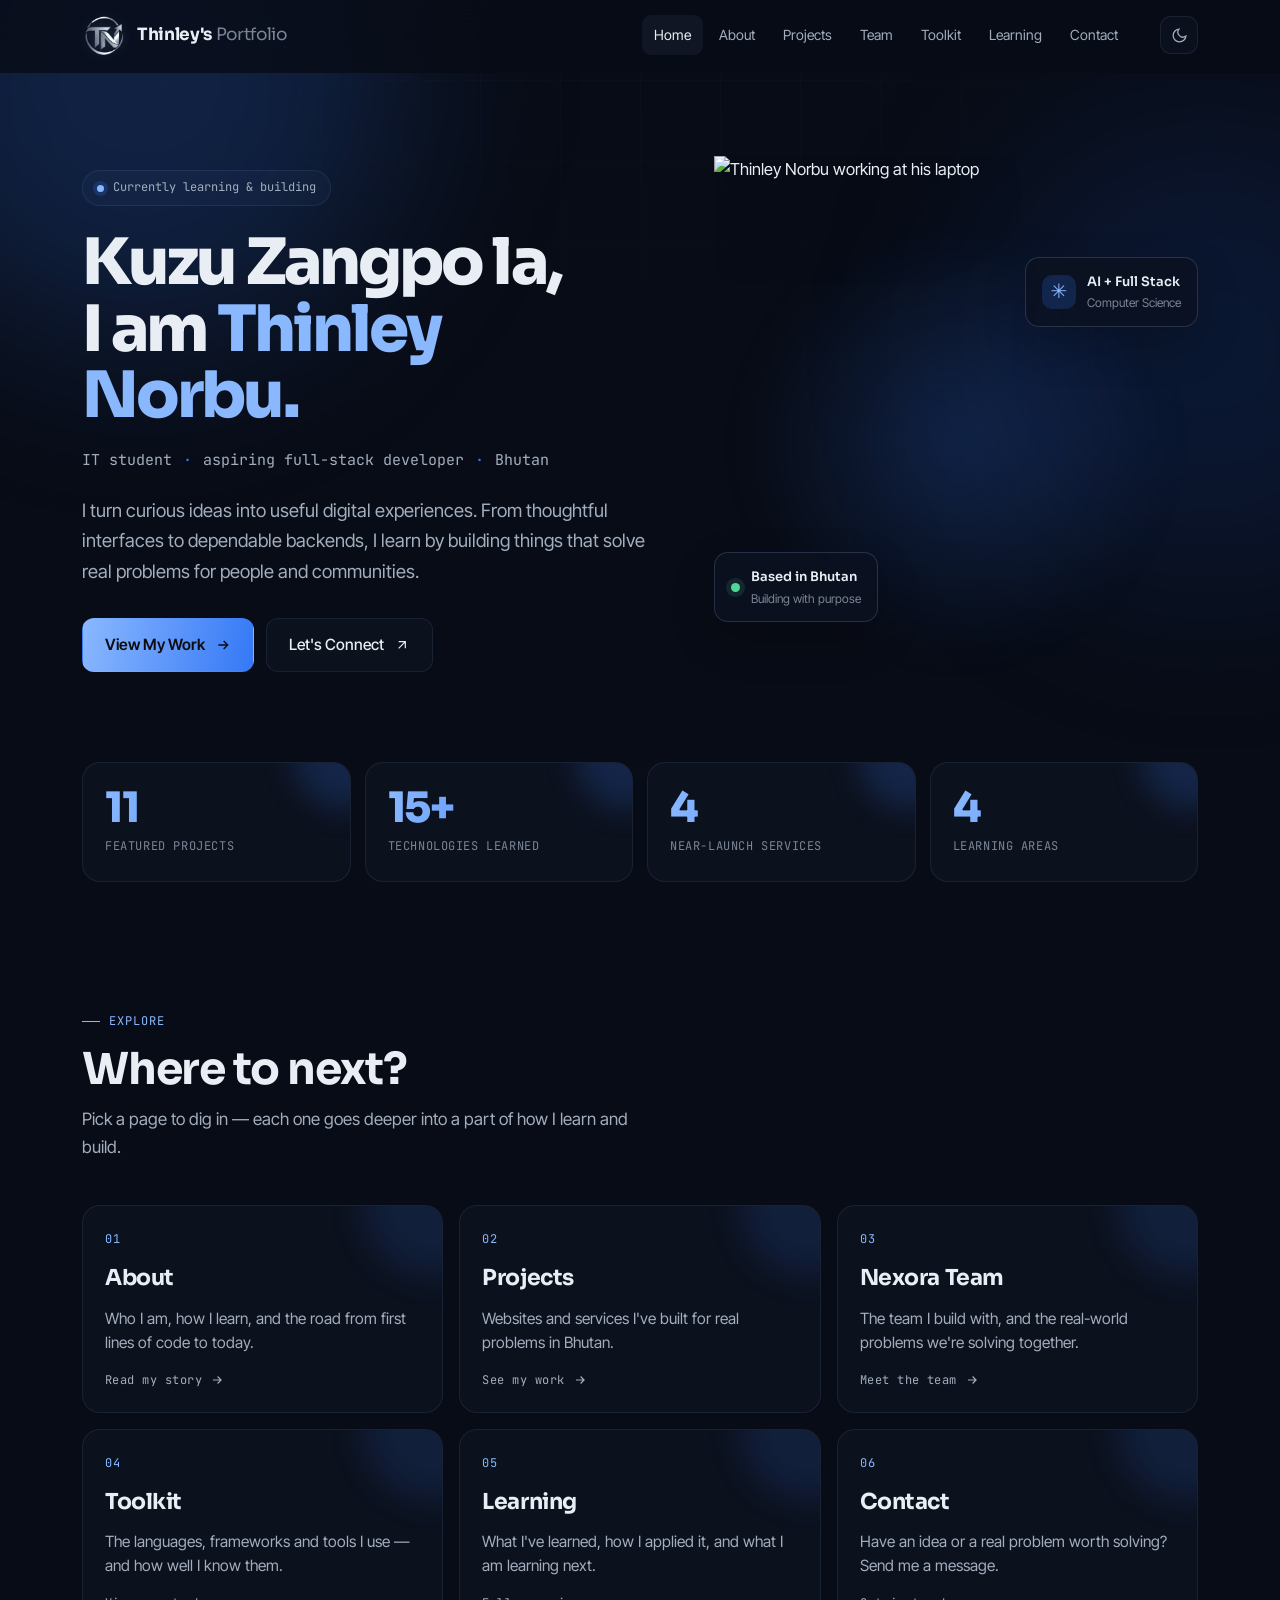
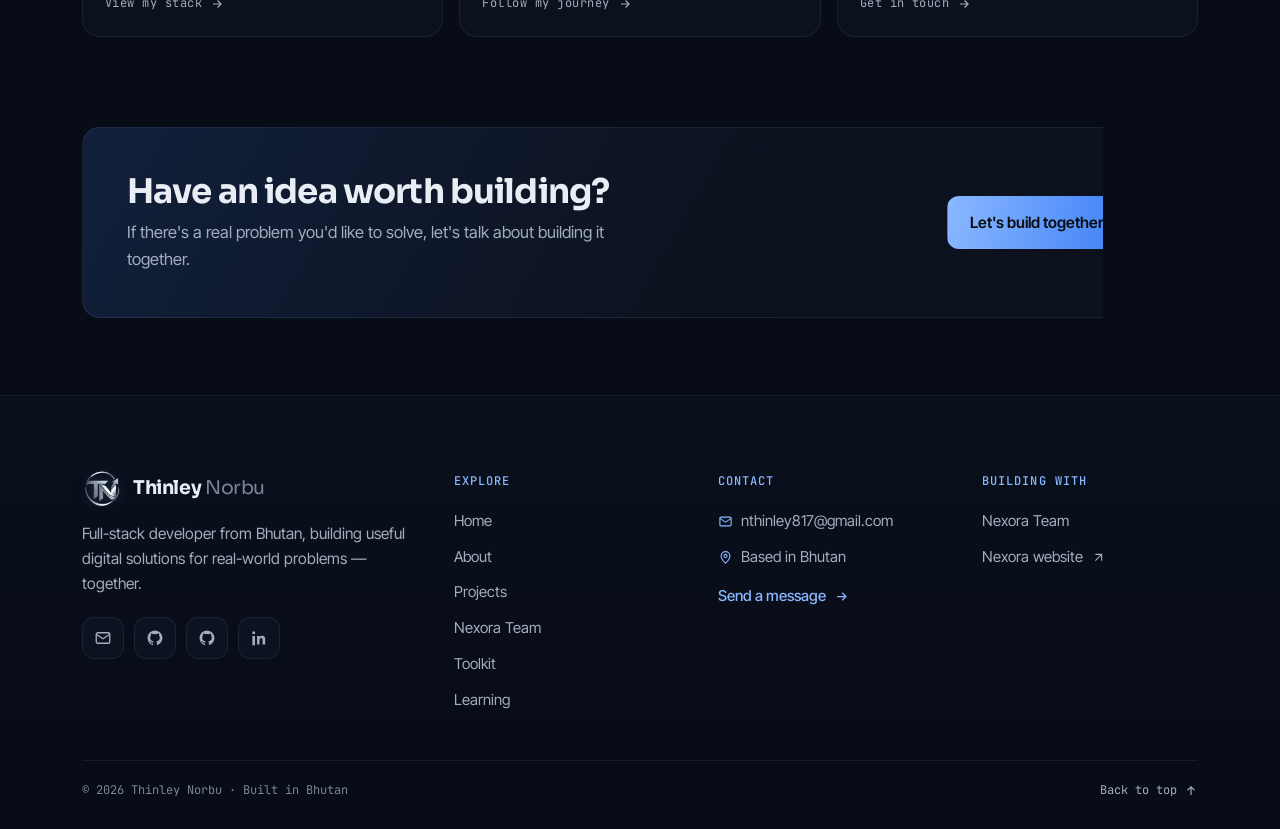
==== commit 7e845d8a: "Split portfolio into pages, add Nexora team, new footer, logo and map - Separate pages: Home, About," ====
--- a/index.html
+++ b/index.html
@@ -18,19 +18,20 @@
 
   <!-- Social Media Preview -->
   <meta property="og:title" content="Thinley Norbu — IT Student &amp; Web Developer">
-  <meta property="og:description" content="Explore my web development projects, technical skills, and learning journey in Bhutan.">
+  <meta property="og:description" content="Information Technology student and aspiring web developer from Bhutan. Explore Thinley Norbu's projects, technical skills, and learning journey.">
   <meta property="og:url" content="https://thinley-norbu-myportfolio.onrender.com/">
   <meta property="og:type" content="website">
   <meta property="og:site_name" content="Thinley Norbu Portfolio">
   <meta property="og:image" content="https://thinley-norbu-myportfolio.onrender.com/images/profile/bg.png">
 
   <meta name="twitter:card" content="summary_large_image">
-  <meta name="twitter:title" content="Thinley Norbu — Web Developer Portfolio">
-  <meta name="twitter:description" content="Discover my projects, technical skills, and learning journey.">
+  <meta name="twitter:title" content="Thinley Norbu — IT Student &amp; Web Developer">
+  <meta name="twitter:description" content="Information Technology student and aspiring web developer from Bhutan. Explore Thinley Norbu's projects, technical skills, and learning journey.">
   <meta name="twitter:image" content="https://thinley-norbu-myportfolio.onrender.com/images/profile/bg.png">
 
   <!-- Website Icon -->
-  <link rel="icon" type="image/png" href="images/profile/logo.png">
+  <link rel="icon" type="image/png" sizes="64x64" href="images/profile/tn-emblem-64.png">
+  <link rel="apple-touch-icon" href="images/profile/tn-emblem-180.png">
 
   <!-- Performance -->
   <link rel="preconnect" href="https://fonts.googleapis.com">
@@ -55,7 +56,7 @@
   </script>
 </head>
 
-<body>
+<body data-page="index">
 
   <div class="ambient" aria-hidden="true">
     <div class="grid"></div>
@@ -66,18 +67,19 @@
   <!-- Navigation -->
   <nav class="nav" id="nav">
     <div class="wrap nav-in">
-      <a class="brand" href="#top">
-        <img class="brand-logo" src="images/profile/logo.png" width="44" height="44" alt="Thinley Norbu logo">
+      <a class="brand" href="index.html">
+        <img class="brand-logo" src="images/profile/tn-emblem-256.png" width="44" height="44" alt="Thinley Norbu logo">
         <b>Thinley's<span> Portfolio</span></b>
       </a>
 
       <div class="nav-links" id="navLinks">
-        <a href="#top">Home</a>
-        <a href="#about">About</a>
-        <a href="#projects">Projects</a>
-        <a href="#stack">Toolkit</a>
-        <a href="#learning">Learning</a>
-        <a href="#contact">Contact</a>
+        <a href="index.html">Home</a>
+        <a href="about.html">About</a>
+        <a href="projects.html">Projects</a>
+        <a href="team.html">Team</a>
+        <a href="toolkit.html">Toolkit</a>
+        <a href="learning.html">Learning</a>
+        <a href="contact.html">Contact</a>
       </div>
 
       <div class="nav-tools">
@@ -109,7 +111,7 @@
         <div>
           <span class="pill"><i aria-hidden="true"></i> Currently learning &amp; building</span>
 
-          <h1>Kuzu Zangpo la,<br>I'm <span>Thinley Norbu.</span></h1>
+          <h1>Kuzu Zangpo la,<br>I am <span>Thinley Norbu.</span></h1>
 
           <p class="role">IT student <span aria-hidden="true">·</span> aspiring full-stack developer <span aria-hidden="true">·</span> Bhutan</p>
 
@@ -120,14 +122,14 @@
           </p>
 
           <div class="btn-row">
-            <a class="btn btn-primary" href="#projects">
+            <a class="btn btn-primary" href="projects.html">
               View My Work
               <svg viewBox="0 0 24 24" fill="none" stroke="currentColor" stroke-width="2">
                 <path d="M5 12h13M13 6l6 6-6 6"/>
               </svg>
             </a>
 
-            <a class="btn btn-ghost" href="#contact">
+            <a class="btn btn-ghost" href="contact.html">
               Let's Connect
               <svg viewBox="0 0 24 24" fill="none" stroke="currentColor" stroke-width="1.8">
                 <path d="M7 17L17 7M7 7h10v10"/>
@@ -157,199 +159,117 @@
       </div>
     </section>
 
-    <!-- About -->
-    <section id="about">
+    <!-- Explore -->
+    <section id="explore">
       <div class="wrap">
-        <p class="eyebrow">About</p>
-        <h2 class="sect-title">A little about me</h2>
-
-        <div class="about rv">
-          <div class="about-story">
-            <p>
-              I’m a Computer Science student at Gyalpozhing College of
-              Information Technology, specializing in AI and Full-Stack
-              Development. I learn best by building real projects and
-              solving problems rather than just following tutorials.
-            </p>
-
-            <p>
-              Through my projects, I’ve gained experience in frontend
-              development, backend development, database design, and UI/UX.
-              I’m currently exploring AI-assisted coding (vibe coding) while
-              also learning to write code manually and understand how it
-              works. I’m also improving my skills through Udemy courses and
-              hands-on practice. I enjoy turning ideas into working
-              applications and exploring how technology can solve real
-              problems in Bhutan. My goal is to keep learning, become a better
-              developer, and eventually build useful products of my own.
-            </p>
-
-            <div class="tags">
-              <span class="tag">Problem solving</span>
-              <span class="tag">Web development</span>
-              <span class="tag">UI/UX</span>
-              <span class="tag">Backend</span>
-              <span class="tag">Entrepreneurship</span>
-            </div>
-          </div>
-
-          <div class="about-journey">
-            <ol class="tl" id="timeline"></ol>
-          </div>
-        </div>
-      </div>
-    </section>
-
-    <!-- Projects -->
-    <section id="projects">
+        <p class="eyebrow">Explore</p>
+        <h2 class="sect-title">Where to next?</h2>
+        <p class="sect-sub">Pick a page to dig in — each one goes deeper into a part of how I learn and build.</p>
+
+        <div class="explore">
+          <a class="glass explore-card" href="about.html">
+            <span class="ec-num">01</span>
+            <span class="ec-title">About</span>
+            <span class="ec-text">Who I am, how I learn, and the road from first lines of code to today.</span>
+            <span class="ec-go">Read my story <svg viewBox="0 0 24 24" fill="none" stroke="currentColor" stroke-width="2" aria-hidden="true"><path d="M5 12h13M13 6l6 6-6 6"/></svg></span>
+          </a>
+          <a class="glass explore-card" href="projects.html">
+            <span class="ec-num">02</span>
+            <span class="ec-title">Projects</span>
+            <span class="ec-text">Websites and services I've built for real problems in Bhutan.</span>
+            <span class="ec-go">See my work <svg viewBox="0 0 24 24" fill="none" stroke="currentColor" stroke-width="2" aria-hidden="true"><path d="M5 12h13M13 6l6 6-6 6"/></svg></span>
+          </a>
+          <a class="glass explore-card" href="team.html">
+            <span class="ec-num">03</span>
+            <span class="ec-title">Nexora Team</span>
+            <span class="ec-text">The team I build with, and the real-world problems we're solving together.</span>
+            <span class="ec-go">Meet the team <svg viewBox="0 0 24 24" fill="none" stroke="currentColor" stroke-width="2" aria-hidden="true"><path d="M5 12h13M13 6l6 6-6 6"/></svg></span>
+          </a>
+          <a class="glass explore-card" href="toolkit.html">
+            <span class="ec-num">04</span>
+            <span class="ec-title">Toolkit</span>
+            <span class="ec-text">The languages, frameworks and tools I use — and how well I know them.</span>
+            <span class="ec-go">View my stack <svg viewBox="0 0 24 24" fill="none" stroke="currentColor" stroke-width="2" aria-hidden="true"><path d="M5 12h13M13 6l6 6-6 6"/></svg></span>
+          </a>
+          <a class="glass explore-card" href="learning.html">
+            <span class="ec-num">05</span>
+            <span class="ec-title">Learning</span>
+            <span class="ec-text">What I've learned, how I applied it, and what I am learning next.</span>
+            <span class="ec-go">Follow my journey <svg viewBox="0 0 24 24" fill="none" stroke="currentColor" stroke-width="2" aria-hidden="true"><path d="M5 12h13M13 6l6 6-6 6"/></svg></span>
+          </a>
+          <a class="glass explore-card" href="contact.html">
+            <span class="ec-num">06</span>
+            <span class="ec-title">Contact</span>
+            <span class="ec-text">Have an idea or a real problem worth solving? Send me a message.</span>
+            <span class="ec-go">Get in touch <svg viewBox="0 0 24 24" fill="none" stroke="currentColor" stroke-width="2" aria-hidden="true"><path d="M5 12h13M13 6l6 6-6 6"/></svg></span>
+          </a>
+        </div>
+      </div>
+    </section>
+
+    <!-- Contact banner -->
+    <section class="cta-wrap">
       <div class="wrap">
-        <p class="eyebrow">Work</p>
-        <h2 class="sect-title">Featured projects</h2>
-        <p class="sect-sub">
-          A mix of personal builds and near-launch digital services. Explore the live previews;
-          public rollouts for several client projects depend on securing enough funding.
-        </p>
-
-        <div class="chips" id="projFilters" role="group" aria-label="Filter projects"></div>
-        <div class="project-carousel" id="projectCarousel">
-          <div class="project-stage" id="projectStage" tabindex="0" aria-label="Featured project carousel"></div>
-        </div>
-        <div class="project-carousel-meta">
-          <div class="project-dots" id="projectDots" role="group" aria-label="Choose a project"></div>
-          <span class="project-count" id="projectCount" aria-live="polite"></span>
-        </div>
-      </div>
-    </section>
-
-    <!-- Technology Stack -->
-    <section id="stack">
-      <div class="wrap">
-        <p class="eyebrow">Toolkit</p>
-        <h2 class="sect-title">Tech stack</h2>
-        <p class="sect-sub">
-          Hover any technology to see where I've used it and what I got out of it.
-        </p>
-        <div class="stack-groups rv" id="stackGroups"></div>
-      </div>
-    </section>
-
-    <!-- Skills -->
-    <section id="skills">
-      <div class="wrap">
-        <p class="eyebrow">Progress</p>
-        <h2 class="sect-title">Where I'm at</h2>
-        <p class="sect-sub">
-          An honest self assessment, updated as I go.
-          Ten segments, not a percentage bar pretending to be precise.
-        </p>
-        <div class="skills rv" id="skillGrid"></div>
-      </div>
-    </section>
-
-    <!-- Learning -->
-    <section id="learning">
-      <div class="wrap">
-        <p class="eyebrow">Journal</p>
-        <h2 class="sect-title">My learning journey</h2>
-        <p class="sect-sub">
-          What I learned, how I applied it, and what I want to learn next.
-          This is the part of the site I update most often.
-        </p>
-        <div class="chips" id="logFilters" role="group" aria-label="Filter learning entries"></div>
-        <div class="logs" id="logs"></div>
-      </div>
-    </section>
-
-    <!-- Roadmap -->
-    <section id="roadmap">
-      <div class="wrap">
-        <p class="eyebrow">Direction</p>
-        <h2 class="sect-title">Developer roadmap</h2>
-        <p class="sect-sub">Where I've been, where I am, and where this is going.</p>
-        <div class="road rv" id="road"></div>
+        <div class="glass cta">
+          <div>
+            <h2>Have an idea worth building?</h2>
+            <p>If there's a real problem you'd like to solve, let's talk about building it together.</p>
+          </div>
+          <a class="btn btn-primary" href="contact.html">Let's build together <svg viewBox="0 0 24 24" fill="none" stroke="currentColor" stroke-width="2" aria-hidden="true"><path d="M5 12h13M13 6l6 6-6 6"/></svg></a>
+        </div>
       </div>
     </section>
 
   </main>
 
-  <!-- Contact -->
-  <section id="contact" class="contact">
-    <div class="wrap contact-grid">
-      <div>
-        <p class="eyebrow">Contact</p>
-        <h2>Let's build something together.</h2>
-        <p style="color:var(--fg-2);margin:0">
-          Open to internships, freelance work, and collaborating on anything useful.
-          I reply to everything.
-        </p>
-
-        <div class="reach">
-          <a id="reachEmail" href="mailto:nthinley817@gmail.com">
-            <svg viewBox="0 0 24 24" fill="none" stroke="currentColor" stroke-width="1.8">
-              <rect x="3" y="5" width="18" height="14" rx="2"/>
-              <path d="M3 7l9 6 9-6"/>
-            </svg>
-            <span>nthinley817@gmail.com</span>
-          </a>
-
-          <a id="reachGithub" href="#" target="_blank" rel="noopener" hidden>
-            <svg viewBox="0 0 24 24" fill="currentColor" aria-hidden="true"><path d="M12 2a10 10 0 00-3.16 19.49c.5.09.68-.22.68-.48v-1.7c-2.78.6-3.37-1.34-3.37-1.34-.45-1.16-1.11-1.47-1.11-1.47-.91-.62.07-.61.07-.61 1 .07 1.53 1.03 1.53 1.03.89 1.53 2.34 1.09 2.91.83.09-.65.35-1.09.63-1.34-2.22-.25-4.55-1.11-4.55-4.94 0-1.09.39-1.98 1.03-2.68-.1-.25-.45-1.27.1-2.65 0 0 .84-.27 2.75 1.02a9.5 9.5 0 015 0c1.91-1.29 2.75-1.02 2.75-1.02.55 1.38.2 2.4.1 2.65.64.7 1.03 1.59 1.03 2.68 0 3.84-2.34 4.69-4.57 4.93.36.31.68.92.68 1.85v2.74c0 .27.18.58.69.48A10 10 0 0012 2z"/></svg>
-            <span>GitHub</span>
-          </a>
-
-          <a id="reachLinkedin" href="#" target="_blank" rel="noopener" hidden>
-            <svg viewBox="0 0 24 24" fill="currentColor" aria-hidden="true"><path d="M6.94 5a2 2 0 11-4 0 2 2 0 014 0zM3.2 21.5h3.5V9.2H3.2v12.3zM9.4 9.2h3.35v1.68h.05c.47-.84 1.6-1.73 3.3-1.73 3.53 0 4.18 2.2 4.18 5.06v6.29h-3.5v-5.58c0-1.33-.03-3.04-1.9-3.04-1.9 0-2.19 1.45-2.19 2.95v5.67H9.4V9.2z"/></svg>
-            <span>LinkedIn</span>
-          </a>
-        </div>
-      </div>
-
-      <div class="glass form">
-        <div class="field">
-          <label for="cname">Name</label>
-          <input id="cname" type="text" placeholder="Your name">
-        </div>
-
-        <div class="field">
-          <label for="cmail">Email</label>
-          <input id="cmail" type="email" placeholder="you@email.com">
-        </div>
-
-        <div class="field">
-          <label for="cmsg">Message</label>
-          <textarea id="cmsg" placeholder="What are you working on?"></textarea>
-        </div>
-
-        <!-- spam trap: real visitors never see or fill this -->
-        <input id="chp" type="text" tabindex="-1" autocomplete="off" aria-hidden="true" hidden>
-
-        <button class="btn btn-primary" id="send" type="button">
-          Send Message
-          <svg viewBox="0 0 24 24" fill="none" stroke="currentColor" stroke-width="2">
-            <path d="M4 12h15M13 6l6 6-6 6"/>
-          </svg>
-        </button>
-
-        <p class="form-note" id="formNote" role="status" aria-live="polite">
-          Your message goes straight to my inbox. I’ll reply by email.
-        </p>
-      </div>
-    </div>
-  </section>
-
   <!-- Footer -->
-  <footer>
-    <div class="wrap foot">
-      <span class="l">
-        <img class="brand-logo" src="images/profile/logo.png" width="20" height="20" alt="" aria-hidden="true">
-        © 2026 Thinley Norbu · Built in Bhutan
-      </span>
-
-      <span class="r">
-        <a id="footGithub" href="#" target="_blank" rel="noopener" hidden>GitHub</a>
-        <a id="footLinkedin" href="#" target="_blank" rel="noopener" hidden>LinkedIn</a>
-        <a id="footResume" href="#" target="_blank" rel="noopener" hidden>Résumé</a>
-      </span>
+  <footer class="site-footer">
+    <div class="wrap">
+      <div class="foot-grid">
+
+        <div class="foot-brand">
+          <a class="foot-logo" href="index.html">
+            <img class="brand-logo" src="images/profile/tn-emblem-256.png" width="40" height="40" alt="" aria-hidden="true">
+            <b>Thinley<span> Norbu</span></b>
+          </a>
+          <p>Full-stack developer from Bhutan, building useful digital solutions for real-world problems — together.</p>
+          <div class="foot-social">
+            <a id="footEmail" href="mailto:nthinley817@gmail.com" aria-label="Email" title="Email"><svg viewBox="0 0 24 24" fill="none" stroke="currentColor" stroke-width="1.8" aria-hidden="true"><rect x="3" y="5" width="18" height="14" rx="2"/><path d="M3 7l9 6 9-6"/></svg></a>
+            <a id="footGithub" href="#" target="_blank" rel="noopener" aria-label="GitHub" title="GitHub" hidden><svg viewBox="0 0 24 24" fill="currentColor" aria-hidden="true"><path d="M12 2a10 10 0 00-3.16 19.49c.5.09.68-.22.68-.48v-1.7c-2.78.6-3.37-1.34-3.37-1.34-.45-1.16-1.11-1.47-1.11-1.47-.91-.62.07-.61.07-.61 1 .07 1.53 1.03 1.53 1.03.89 1.53 2.34 1.09 2.91.83.09-.65.35-1.09.63-1.34-2.22-.25-4.55-1.11-4.55-4.94 0-1.09.39-1.98 1.03-2.68-.1-.25-.45-1.27.1-2.65 0 0 .84-.27 2.75 1.02a9.5 9.5 0 015 0c1.91-1.29 2.75-1.02 2.75-1.02.55 1.38.2 2.4.1 2.65.64.7 1.03 1.59 1.03 2.68 0 3.84-2.34 4.69-4.57 4.93.36.31.68.92.68 1.85v2.74c0 .27.18.58.69.48A10 10 0 0012 2z"/></svg></a>
+            <a id="footLinkedin" href="#" target="_blank" rel="noopener" aria-label="LinkedIn" title="LinkedIn" hidden><svg viewBox="0 0 24 24" fill="currentColor" aria-hidden="true"><path d="M6.94 5a2 2 0 11-4 0 2 2 0 014 0zM3.2 21.5h3.5V9.2H3.2v12.3zM9.4 9.2h3.35v1.68h.05c.47-.84 1.6-1.73 3.3-1.73 3.53 0 4.18 2.2 4.18 5.06v6.29h-3.5v-5.58c0-1.33-.03-3.04-1.9-3.04-1.9 0-2.19 1.45-2.19 2.95v5.67H9.4V9.2z"/></svg></a>
+          </div>
+        </div>
+
+        <nav class="foot-col" aria-label="Footer">
+          <h2 class="foot-h">Explore</h2>
+          <a href="index.html">Home</a>
+          <a href="about.html">About</a>
+          <a href="projects.html">Projects</a>
+          <a href="team.html">Nexora Team</a>
+          <a href="toolkit.html">Toolkit</a>
+          <a href="learning.html">Learning</a>
+        </nav>
+
+        <div class="foot-col">
+          <h2 class="foot-h">Contact</h2>
+          <a class="foot-line" id="footEmailText" href="mailto:nthinley817@gmail.com"><svg viewBox="0 0 24 24" fill="none" stroke="currentColor" stroke-width="1.8" aria-hidden="true"><rect x="3" y="5" width="18" height="14" rx="2"/><path d="M3 7l9 6 9-6"/></svg><span>nthinley817@gmail.com</span></a>
+          <a class="foot-line" id="footLocation" href="contact.html#location" title="See it on the map"><svg viewBox="0 0 24 24" fill="none" stroke="currentColor" stroke-width="1.8" aria-hidden="true"><path d="M12 21s-7-6.2-7-11.5a7 7 0 0114 0C19 14.8 12 21 12 21z"/><circle cx="12" cy="9.5" r="2.5"/></svg><span>Based in Bhutan</span></a>
+          <a class="foot-cta" href="contact.html">Send a message <svg viewBox="0 0 24 24" fill="none" stroke="currentColor" stroke-width="2" aria-hidden="true"><path d="M5 12h13M13 6l6 6-6 6"/></svg></a>
+        </div>
+
+        <div class="foot-col">
+          <h2 class="foot-h">Building with</h2>
+          <a href="team.html">Nexora Team</a>
+          <a href="https://nexero.onrender.com" target="_blank" rel="noopener">Nexora website <svg viewBox="0 0 24 24" fill="none" stroke="currentColor" stroke-width="1.8" aria-hidden="true"><path d="M7 17L17 7M7 7h10v10"/></svg></a>
+          <a id="footResume" href="#" target="_blank" rel="noopener" hidden>Résumé <svg viewBox="0 0 24 24" fill="none" stroke="currentColor" stroke-width="1.8" aria-hidden="true"><path d="M7 17L17 7M7 7h10v10"/></svg></a>
+        </div>
+
+      </div>
+
+      <div class="foot-bottom">
+        <span>© <span id="footYear">2026</span> Thinley Norbu · Built in Bhutan</span>
+        <a class="to-top" href="#top">Back to top <svg viewBox="0 0 24 24" fill="none" stroke="currentColor" stroke-width="2" aria-hidden="true"><path d="M12 19V5M6 11l6-6 6 6"/></svg></a>
+      </div>
     </div>
   </footer>
 
@@ -358,4 +278,4 @@
   <script src="js/main.js"></script>
 
 </body>
-</html>+</html>
--- a/css/style.css
+++ b/css/style.css
@@ -53,16 +53,68 @@
 
 .eyebrow{font-family:var(--mono);font-size:12px;letter-spacing:.09em;text-transform:uppercase;color:var(--mint);margin:0 0 14px;display:inline-flex;align-items:center;gap:9px}
 .eyebrow::before{content:"";width:18px;height:1px;background:var(--mint);display:inline-block}
-h2.sect-title{font-family:var(--display);font-weight:700;font-size:clamp(28px,4vw,44px);line-height:1.08;letter-spacing:-.028em;margin:0 0 12px}
+.sect-title{font-family:var(--display);font-weight:700;font-size:clamp(28px,4vw,44px);line-height:1.08;letter-spacing:-.028em;margin:0 0 12px}
 .sect-sub{margin:0 0 clamp(28px,4vw,44px);color:var(--fg-2);max-width:56ch;font-size:17px}
 section{position:relative;z-index:1;padding-block:var(--sect)}
+
+/* ══════════════ PAGES ══════════════ */
+/* first section of each sub-page doubles as its header: room for the fixed nav,
+   and a larger h1 than the in-page section titles */
+section.page-first{padding-top:clamp(124px,13vw,168px)}
+.page-title{font-size:clamp(36px,5.4vw,62px);letter-spacing:-.035em;margin-bottom:16px}
+.contact.page-first{border-top:0}
+/* each page fades up gently as it opens */
+@media (prefers-reduced-motion:no-preference){
+  main{animation:page-in .55s var(--ease) both}
+  @keyframes page-in{from{opacity:0;transform:translateY(12px)}to{opacity:1;transform:none}}
+}
+
+/* home: explore grid — sits right under the stats, so less top space */
+#explore{padding-top:clamp(16px,2.5vw,36px)}
+.explore{display:grid;gap:16px;grid-template-columns:repeat(3,minmax(0,1fr))}
+@media (max-width:900px){.explore{grid-template-columns:repeat(2,minmax(0,1fr))}}
+@media (max-width:560px){.explore{grid-template-columns:minmax(0,1fr)}}
+.explore-card{position:relative;display:flex;flex-direction:column;gap:10px;padding:24px 22px 22px;text-decoration:none;overflow:hidden;transition:border-color .3s var(--ease),transform .3s var(--ease),box-shadow .3s var(--ease)}
+.explore-card::after{content:"";position:absolute;width:140px;height:140px;right:-60px;top:-70px;border-radius:50%;background:var(--glow-mint);filter:blur(18px);opacity:.7;transition:opacity .3s;pointer-events:none}
+.explore-card:hover{border-color:var(--edge-hi);transform:translateY(-4px);box-shadow:0 24px 50px -34px rgba(0,0,0,.85)}
+.explore-card:hover::after{opacity:1}
+.ec-num{font-family:var(--mono);font-size:12px;letter-spacing:.08em;color:var(--mint)}
+.ec-title{font-family:var(--display);font-weight:700;font-size:22px;letter-spacing:-.02em;color:var(--fg)}
+.ec-text{color:var(--fg-2);font-size:15.5px;line-height:1.55;flex:1}
+.ec-go{display:inline-flex;align-items:center;gap:8px;margin-top:6px;font-family:var(--mono);font-size:12px;letter-spacing:.04em;color:var(--fg-2);transition:color .2s,gap .25s var(--ease)}
+.ec-go svg{width:14px;height:14px}
+.explore-card:hover .ec-go{color:var(--mint);gap:12px}
+@media (prefers-reduced-motion:reduce){.explore-card:hover{transform:none}}
+
+/* home: contact banner */
+.cta-wrap{padding-top:0;padding-bottom:clamp(48px,6vw,80px)}
+.cta{display:flex;align-items:center;justify-content:space-between;gap:24px 40px;flex-wrap:wrap;padding:clamp(26px,3.6vw,44px);background:linear-gradient(120deg,color-mix(in srgb,var(--cyan) 14%,var(--glass)),var(--glass) 60%)}
+.cta h2{font-family:var(--display);font-weight:700;font-size:clamp(24px,3vw,34px);letter-spacing:-.025em;line-height:1.15;margin:0 0 8px}
+.cta p{margin:0;color:var(--fg-2);max-width:52ch}
+
+/* bottom of each sub-page: link onward */
+.page-next-wrap{padding-top:0;padding-bottom:clamp(48px,6vw,80px)}
+.page-next{display:grid;grid-template-columns:auto 1fr auto;grid-template-areas:"label title arrow" "label blurb arrow";align-items:center;column-gap:clamp(16px,3vw,32px);row-gap:2px;padding:clamp(20px,2.8vw,30px) clamp(20px,3vw,34px);text-decoration:none;transition:border-color .3s var(--ease),transform .3s var(--ease)}
+.page-next:hover{border-color:var(--edge-hi);transform:translateY(-3px)}
+.pn-label{grid-area:label;font-family:var(--mono);font-size:12px;letter-spacing:.09em;text-transform:uppercase;color:var(--mint);padding-right:clamp(16px,3vw,32px);border-right:1px solid var(--edge);align-self:stretch;display:flex;align-items:center}
+.pn-title{grid-area:title;font-family:var(--display);font-weight:700;font-size:clamp(22px,2.6vw,30px);letter-spacing:-.025em;color:var(--fg)}
+.pn-blurb{grid-area:blurb;color:var(--fg-2);font-size:15.5px}
+.pn-arrow{grid-area:arrow;display:grid;place-items:center;width:48px;height:48px;border-radius:50%;border:1px solid var(--edge-hi);color:var(--mint);transition:background .25s,color .25s,transform .3s var(--ease)}
+.pn-arrow svg{width:18px;height:18px}
+.page-next:hover .pn-arrow{background:var(--cyan);color:#fff;transform:translateX(4px)}
+@media (max-width:560px){.page-next{grid-template-columns:1fr auto;grid-template-areas:"label arrow" "title arrow" "blurb blurb";row-gap:6px}.pn-label{border-right:0;padding-right:0}}
+@media (prefers-reduced-motion:reduce){.page-next:hover{transform:none}.page-next:hover .pn-arrow{transform:none}}
+
 
 /* ══════════════ NAV ══════════════ */
 .nav{position:fixed;top:0;left:0;right:0;z-index:60;background:color-mix(in srgb,var(--bg) 80%,transparent);backdrop-filter:blur(18px);-webkit-backdrop-filter:blur(18px);border-bottom:1px solid transparent;transition:border-color .3s}
 .nav.stuck{border-bottom-color:var(--edge)}
 .nav-in{display:flex;align-items:center;gap:18px;min-height:70px}
 .brand{display:flex;align-items:center;gap:11px;text-decoration:none;min-width:0;flex-shrink:1}
-.brand-logo{object-fit:contain;flex:none;transition:opacity .3s}
+.brand-logo{object-fit:contain;flex:none;transition:opacity .3s,filter .4s var(--ease);
+  /* the emblem is dark grey metal: lift it to silver so it reads on the dark theme */
+  filter:brightness(2.4) contrast(1.08) drop-shadow(0 0 6px rgba(138,184,255,.18))}
+html[data-theme="light"] .brand-logo{filter:none}
 .brand:hover .brand-logo{opacity:.8}
 .brand b{font-family:var(--display);font-weight:700;font-size:clamp(13px,4vw,17px);letter-spacing:-.02em;white-space:nowrap;overflow:hidden;text-overflow:ellipsis;min-width:0}
 .brand b span{color:var(--fg-3);font-weight:400}
@@ -149,7 +201,7 @@
 .chip[aria-pressed="true"]{background:linear-gradient(102deg,var(--mint),var(--cyan));color:#0C0D10;border-color:transparent;font-weight:500}
 
 /* ══════════════ CARDS ══════════════ */
-.cards{display:grid;gap:16px;grid-template-columns:repeat(auto-fill,minmax(320px,1fr))}
+.cards{display:grid;gap:16px;grid-template-columns:repeat(auto-fill,minmax(min(320px,100%),1fr))}
 .card{display:flex;flex-direction:column;overflow:hidden;padding:0;transition:border-color .3s var(--ease),transform .3s var(--ease),box-shadow .3s var(--ease)}
 .card:hover{border-color:var(--edge-hi);transform:translateY(-4px);box-shadow:0 24px 50px -34px rgba(0,0,0,.85)}
 @media (prefers-reduced-motion:reduce){.card:hover{transform:none}}
@@ -227,7 +279,7 @@
 .tech:hover .pop,.tech:focus-within .pop{opacity:1;visibility:visible;transform:none}
 .tech .pop b{display:block;font-family:var(--mono);font-size:12px;letter-spacing:.05em;text-transform:uppercase;color:var(--mint);margin-bottom:5px;font-weight:400}
 
-.skills{display:grid;gap:14px;grid-template-columns:repeat(auto-fit,minmax(270px,1fr))}
+.skills{display:grid;gap:14px;grid-template-columns:repeat(auto-fit,minmax(min(270px,100%),1fr))}
 .skill{padding:20px 22px}
 .skill-top{display:flex;align-items:baseline;gap:10px;margin-bottom:14px}
 .skill-top .pc{margin-left:auto;font-family:var(--mono);font-size:12px;color:var(--mint)}
@@ -236,7 +288,7 @@
 .meter i.on{background:linear-gradient(102deg,var(--mint),var(--cyan));border-color:transparent}
 
 /* ══════════════ LEARNING LOGS ══════════════ */
-.logs{display:grid;gap:14px;grid-template-columns:repeat(auto-fill,minmax(330px,1fr))}
+.logs{display:grid;gap:14px;grid-template-columns:repeat(auto-fill,minmax(min(330px,100%),1fr))}
 .log{padding:22px;display:flex;flex-direction:column;transition:border-color .28s,transform .28s var(--ease)}
 .log:hover{border-color:var(--edge-hi);transform:translateY(-3px)}
 @media (prefers-reduced-motion:reduce){.log:hover{transform:none}}
@@ -269,11 +321,14 @@
 .contact{border-top:1px solid var(--edge)}
 .contact-grid{display:grid;gap:clamp(24px,4vw,48px);grid-template-columns:minmax(0,.9fr) minmax(0,1.1fr);align-items:start}
 @media (max-width:880px){.contact-grid{grid-template-columns:1fr}}
-.contact h2{font-family:var(--display);font-weight:800;font-size:clamp(30px,5vw,52px);line-height:1.04;letter-spacing:-.032em;margin:0 0 16px;max-width:14ch}
+.contact h1,.contact h2{font-family:var(--display);font-weight:800;font-size:clamp(30px,5vw,52px);line-height:1.04;letter-spacing:-.032em;margin:0 0 16px;max-width:14ch}
 .reach{display:grid;gap:9px;margin-top:26px}
 .reach a{display:flex;align-items:center;gap:13px;padding:14px 17px;border-radius:12px;background:var(--glass);border:1px solid var(--edge);text-decoration:none;font-family:var(--mono);font-size:14px;color:var(--fg-2);transition:color .2s,border-color .2s}
 .reach a:hover{color:var(--fg);border-color:var(--edge-hi)}
 .reach a svg{width:16px;height:16px;color:var(--mint);flex:none}
+/* long addresses (emails, GitHub URLs) wrap instead of widening the page on tiny phones */
+.contact-grid>*{min-width:0}
+.reach a span{min-width:0;overflow-wrap:anywhere}
 .form{padding:26px}
 .field{margin-bottom:16px}
 .field label{display:block;font-family:var(--mono);font-size:12px;letter-spacing:.06em;text-transform:uppercase;color:var(--fg-3);margin-bottom:8px}
@@ -284,15 +339,110 @@
 .form .btn:disabled{opacity:.6;cursor:progress;transform:none;filter:none}
 .form-note{margin:14px 0 0;font-family:var(--mono);font-size:12px;color:var(--fg-3);text-align:center}
 
-footer{border-top:1px solid var(--edge);padding-block:28px 44px;position:relative;z-index:1}
-.foot{display:flex;flex-wrap:wrap;gap:14px 26px;align-items:center;font-family:var(--mono);font-size:12px;color:var(--fg-3)}
-.foot .l{display:flex;align-items:center;gap:11px}
-.foot .r{margin-left:auto;display:flex;gap:20px}
-.foot a{text-decoration:none;transition:color .2s}
-.foot a:hover{color:var(--mint)}
-@media (max-width:600px){.foot .r{margin-left:0}}
 
 @media (prefers-reduced-motion:no-preference){
   .rv{opacity:0;transform:translateY(22px);transition:opacity .7s var(--ease),transform .7s var(--ease)}
   .rv.in{opacity:1;transform:none}
 }
+
+
+/* ══════════════ TEAM PAGE ══════════════ */
+/* the intro flows straight into the member cards */
+#team{padding-bottom:0}
+.members{display:grid;gap:16px;grid-template-columns:repeat(3,minmax(0,1fr))}
+@media (max-width:900px){.members{grid-template-columns:repeat(2,minmax(0,1fr))}}
+@media (max-width:560px){.members{grid-template-columns:minmax(0,1fr)}}
+.member{position:relative;display:flex;flex-direction:column;align-items:flex-start;padding:26px 22px 22px;transition:border-color .3s var(--ease),transform .3s var(--ease)}
+.member:hover{border-color:var(--edge-hi);transform:translateY(-4px)}
+@media (prefers-reduced-motion:reduce){.member:hover{transform:none}}
+.member.is-lead{border-color:color-mix(in srgb,var(--cyan) 45%,transparent);background:color-mix(in srgb,var(--cyan) 7%,var(--glass))}
+/* profile icon until a real photo is added */
+.member-avatar{width:76px;height:76px;border-radius:50%;display:grid;place-items:center;overflow:hidden;margin-bottom:16px;color:var(--mint);background:radial-gradient(circle at 30% 25%,color-mix(in srgb,var(--mint) 22%,var(--bg-2)),var(--bg-2) 70%);border:1px solid var(--edge-hi);box-shadow:0 0 0 5px var(--glass)}
+.member-avatar svg{width:40px;height:40px}
+.member-avatar img{width:100%;height:100%;object-fit:cover}
+.member-badges{display:flex;gap:6px;flex-wrap:wrap;min-height:26px;margin-bottom:8px}
+.mb{font-family:var(--mono);font-size:12px;line-height:18px;letter-spacing:.05em;text-transform:uppercase;padding:3px 9px;border-radius:100px;border:1px solid var(--edge)}
+.mb.lead{color:var(--cyan);border-color:color-mix(in srgb,var(--cyan) 45%,transparent)}
+.mb.me{color:var(--mint);border-color:color-mix(in srgb,var(--mint) 45%,transparent)}
+.member h3{font-family:var(--display);font-weight:700;font-size:20px;letter-spacing:-.015em;margin:0}
+.member-role{font-family:var(--mono);font-size:12px;letter-spacing:.04em;color:var(--mint);margin:4px 0 12px}
+.member-tag{color:var(--fg-2);font-size:15.5px;line-height:1.55;margin:0 0 16px;flex:1}
+.member .stack{margin-bottom:0}
+
+.team-work{display:grid;gap:16px;grid-template-columns:repeat(2,minmax(0,1fr))}
+@media (max-width:820px){.team-work{grid-template-columns:minmax(0,1fr)}}
+.tw{display:flex;flex-direction:column;padding:24px}
+.tw-head{display:flex;align-items:baseline;justify-content:space-between;gap:12px;flex-wrap:wrap;margin-bottom:14px}
+.tw h3{font-family:var(--display);font-weight:700;font-size:20px;letter-spacing:-.015em;margin:0}
+.tw-status{font-family:var(--mono);font-size:12px;letter-spacing:.05em;text-transform:uppercase;color:var(--cyan)}
+.tw dl{margin:0 0 18px;display:grid;gap:12px}
+.tw dt{font-family:var(--mono);font-size:12px;letter-spacing:.05em;text-transform:uppercase;color:var(--fg-3);margin-bottom:3px}
+.tw dd{margin:0;color:var(--fg-2);font-size:15.5px;line-height:1.55}
+.tw>.stack{margin:auto 0 0}
+
+.services{display:grid;gap:12px;grid-template-columns:repeat(4,minmax(0,1fr))}
+@media (max-width:1000px){.services{grid-template-columns:repeat(2,minmax(0,1fr))}}
+@media (max-width:520px){.services{grid-template-columns:minmax(0,1fr)}}
+.svc{padding:20px}
+.svc-n{font-family:var(--mono);font-size:12px;letter-spacing:.08em;color:var(--mint)}
+.svc h4{font-family:var(--display);font-weight:600;font-size:17px;margin:8px 0 6px}
+.svc p{margin:0;color:var(--fg-2);font-size:15.5px;line-height:1.5}
+
+
+/* ══════════════ FOOTER ══════════════ */
+.site-footer{position:relative;z-index:1;border-top:1px solid var(--edge);background:linear-gradient(180deg,color-mix(in srgb,var(--bg-2) 70%,transparent),var(--bg));overflow:hidden}
+/* a soft glow line along the top edge */
+.site-footer::before{content:"";position:absolute;left:50%;top:-1px;width:min(720px,80%);height:1px;transform:translateX(-50%);background:linear-gradient(90deg,transparent,var(--mint),transparent);opacity:.7}
+.foot-grid{display:grid;gap:clamp(28px,4vw,48px);grid-template-columns:minmax(0,1.5fr) repeat(3,minmax(0,1fr));padding-block:clamp(44px,6vw,72px) clamp(32px,4vw,48px)}
+@media (max-width:940px){.foot-grid{grid-template-columns:repeat(3,minmax(0,1fr))}.foot-brand{grid-column:1/-1}}
+/* phones: contact gets a full row under the intro so the email never wraps */
+@media (max-width:560px){.foot-grid{grid-template-columns:repeat(2,minmax(0,1fr))}.foot-brand{order:0}.foot-grid>.foot-col:nth-child(3){grid-column:1/-1;order:1}.foot-grid>.foot-col:nth-child(2){order:2}.foot-grid>.foot-col:nth-child(4){order:3}}
+
+.foot-logo{display:inline-flex;align-items:center;gap:11px;text-decoration:none;margin-bottom:14px}
+.foot-logo b{font-family:var(--display);font-weight:700;font-size:19px;letter-spacing:-.02em}
+.foot-logo b span{color:var(--fg-3);font-weight:400}
+.foot-brand p{margin:0 0 20px;color:var(--fg-2);font-size:15.5px;line-height:1.6;max-width:36ch}
+.foot-social{display:flex;gap:10px;flex-wrap:wrap}
+.foot-social a{width:42px;height:42px;display:grid;place-items:center;border-radius:12px;color:var(--fg-2);background:var(--glass);border:1px solid var(--edge);transition:color .2s,border-color .2s,background .2s,transform .25s var(--ease)}
+.foot-social a:hover{color:var(--mint);border-color:color-mix(in srgb,var(--mint) 45%,transparent);background:var(--glass-2);transform:translateY(-3px)}
+.foot-social svg{width:18px;height:18px}
+
+.foot-col{display:flex;flex-direction:column;align-items:flex-start;gap:11px}
+.foot-col .foot-h{font-family:var(--mono);font-size:12px;font-weight:500;letter-spacing:.09em;text-transform:uppercase;color:var(--mint);margin:4px 0 6px}
+.foot-col a,.foot-col .foot-line{display:inline-flex;align-items:center;gap:8px;color:var(--fg-2);font-size:15px;text-decoration:none;transition:color .2s}
+.foot-col a:hover{color:var(--fg)}
+.foot-col svg{width:15px;height:15px;flex:none}
+.foot-line svg{color:var(--mint)}
+.foot-line span{overflow-wrap:anywhere}
+.foot-cta{margin-top:4px;color:var(--mint)!important;font-weight:500}
+.foot-cta svg{transition:transform .25s var(--ease)}
+.foot-cta:hover svg{transform:translateX(4px)}
+
+.foot-bottom{display:flex;align-items:center;justify-content:space-between;gap:12px 24px;flex-wrap:wrap;padding-block:20px 28px;border-top:1px solid var(--edge);font-family:var(--mono);font-size:12px;color:var(--fg-3)}
+.to-top{display:inline-flex;align-items:center;gap:7px;color:var(--fg-2);text-decoration:none;transition:color .2s}
+.to-top:hover{color:var(--mint)}
+.to-top svg{width:14px;height:14px;transition:transform .25s var(--ease)}
+.to-top:hover svg{transform:translateY(-3px)}
+@media (prefers-reduced-motion:reduce){.foot-social a:hover,.to-top:hover svg,.foot-cta:hover svg{transform:none}}
+
+/* ══════════════ CONTACT: LOCATION MAP ══════════════ */
+.location{padding-top:0}
+.map{position:relative;border-radius:var(--r);overflow:hidden;border:1px solid var(--edge);background:var(--bg-2);height:clamp(340px,42vw,460px)}
+.map-frame{display:block;width:100%;height:100%;border:0}
+/* dark theme: tone the map down so it sits with the page instead of glaring white */
+html:not([data-theme="light"]) .map-frame{filter:invert(.92) hue-rotate(180deg) saturate(.75) brightness(.95) contrast(.9)}
+.map-card{position:absolute;left:clamp(14px,2vw,24px);bottom:clamp(14px,2vw,24px);display:flex;gap:14px;align-items:flex-start;max-width:min(380px,calc(100% - 28px));padding:18px 20px;background:color-mix(in srgb,var(--bg-2) 92%,transparent);box-shadow:0 18px 45px -20px rgba(0,0,0,.6)}
+.map-pin{display:grid;place-items:center;flex:none;width:40px;height:40px;border-radius:12px;color:var(--mint);background:var(--glow-mint)}
+.map-pin svg{width:20px;height:20px}
+.map-name{margin:0;font-family:var(--display);font-weight:600;font-size:16px;line-height:1.35;color:var(--fg)}
+.map-addr{margin:2px 0 10px;color:var(--fg-2);font-size:15px}
+.map-link{display:inline-flex;align-items:center;gap:6px;color:var(--mint);font-weight:500;font-size:15px;text-decoration:none}
+.map-link svg{width:15px;height:15px;transition:transform .25s var(--ease)}
+.map-link:hover svg{transform:translate(2px,-2px)}
+/* phones: the card sits under the map instead of covering it */
+@media (max-width:600px){
+  .map{height:auto;overflow:visible;border:0;background:none}
+  .map-frame{height:300px;border-radius:var(--r);border:1px solid var(--edge)}
+  .map-card{position:static;max-width:none;margin-top:12px}
+}
+#reachLocation svg{color:var(--mint)}
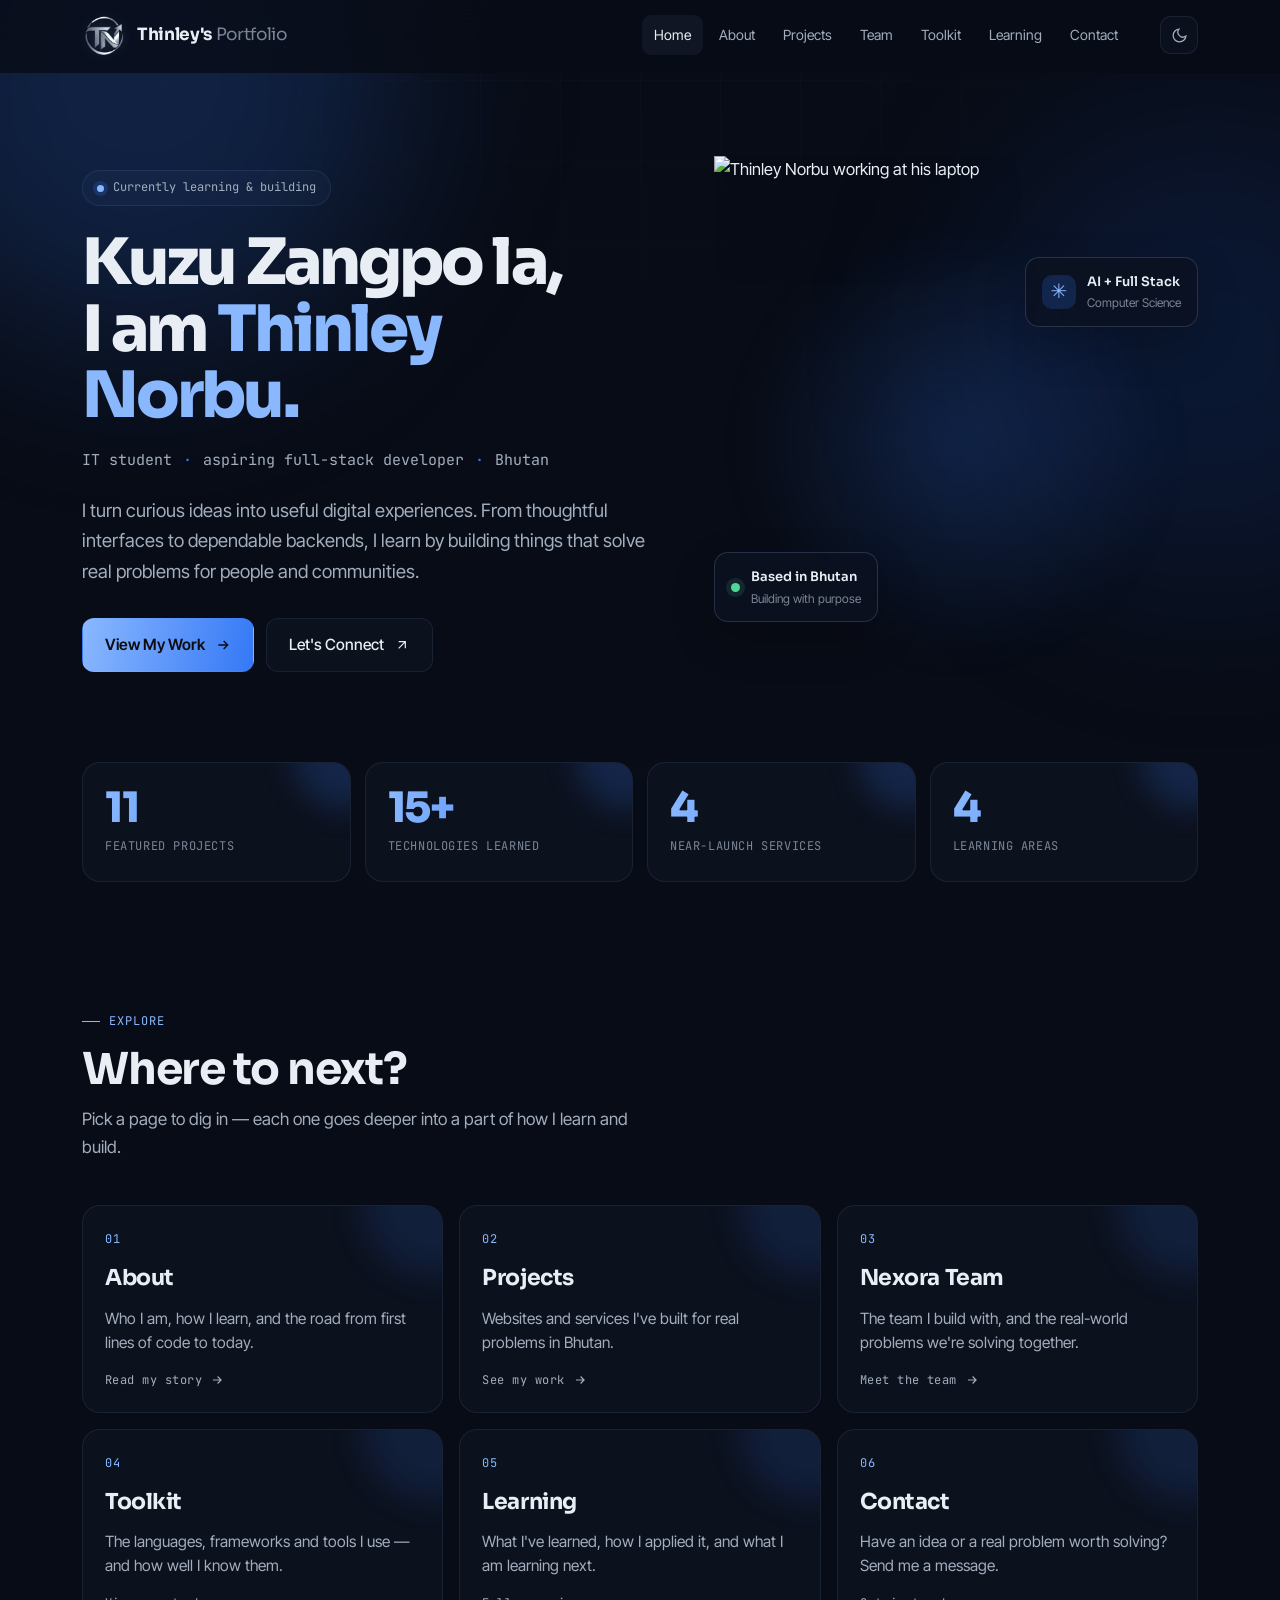
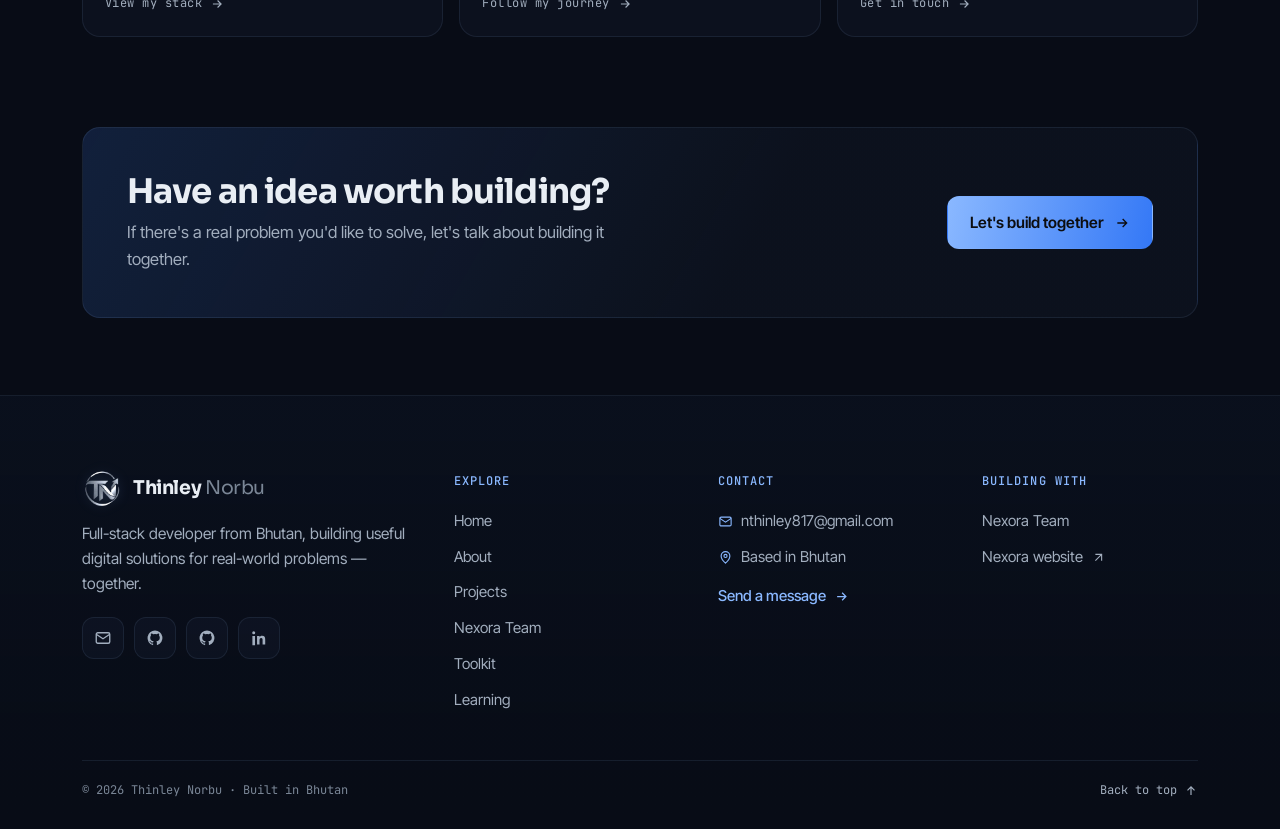
==== commit e84df523: "Point sitemap, robots and canonical URLs at myportfolio-1-9aq2 The live site is https://myportfolio-" ====
--- a/index.html
+++ b/index.html
@@ -11,7 +11,7 @@
 
   <meta name="robots" content="index, follow">
 
-  <link rel="canonical" href="https://thinley-norbu-myportfolio.onrender.com/">
+  <link rel="canonical" href="https://myportfolio-1-9aq2.onrender.com/">
 
   <!-- Google Search Console Verification -->
   <meta name="google-site-verification" content="o9FxEYkyRbys7PmLgTdNvekcAzwDLyNZP2SMal68QLk" />
@@ -19,15 +19,15 @@
   <!-- Social Media Preview -->
   <meta property="og:title" content="Thinley Norbu — IT Student &amp; Web Developer">
   <meta property="og:description" content="Information Technology student and aspiring web developer from Bhutan. Explore Thinley Norbu's projects, technical skills, and learning journey.">
-  <meta property="og:url" content="https://thinley-norbu-myportfolio.onrender.com/">
+  <meta property="og:url" content="https://myportfolio-1-9aq2.onrender.com/">
   <meta property="og:type" content="website">
   <meta property="og:site_name" content="Thinley Norbu Portfolio">
-  <meta property="og:image" content="https://thinley-norbu-myportfolio.onrender.com/images/profile/bg.png">
+  <meta property="og:image" content="https://myportfolio-1-9aq2.onrender.com/images/profile/bg.png">
 
   <meta name="twitter:card" content="summary_large_image">
   <meta name="twitter:title" content="Thinley Norbu — IT Student &amp; Web Developer">
   <meta name="twitter:description" content="Information Technology student and aspiring web developer from Bhutan. Explore Thinley Norbu's projects, technical skills, and learning journey.">
-  <meta name="twitter:image" content="https://thinley-norbu-myportfolio.onrender.com/images/profile/bg.png">
+  <meta name="twitter:image" content="https://myportfolio-1-9aq2.onrender.com/images/profile/bg.png">
 
   <!-- Website Icon -->
   <link rel="icon" type="image/png" sizes="64x64" href="images/profile/tn-emblem-64.png">
@@ -49,7 +49,7 @@
     "@context": "https://schema.org",
     "@type": "Person",
     "name": "Thinley Norbu",
-    "url": "https://thinley-norbu-myportfolio.onrender.com/",
+    "url": "https://myportfolio-1-9aq2.onrender.com/",
     "jobTitle": "IT Student and Aspiring Web Developer",
     "description": "Information Technology student and aspiring web developer from Bhutan."
   }
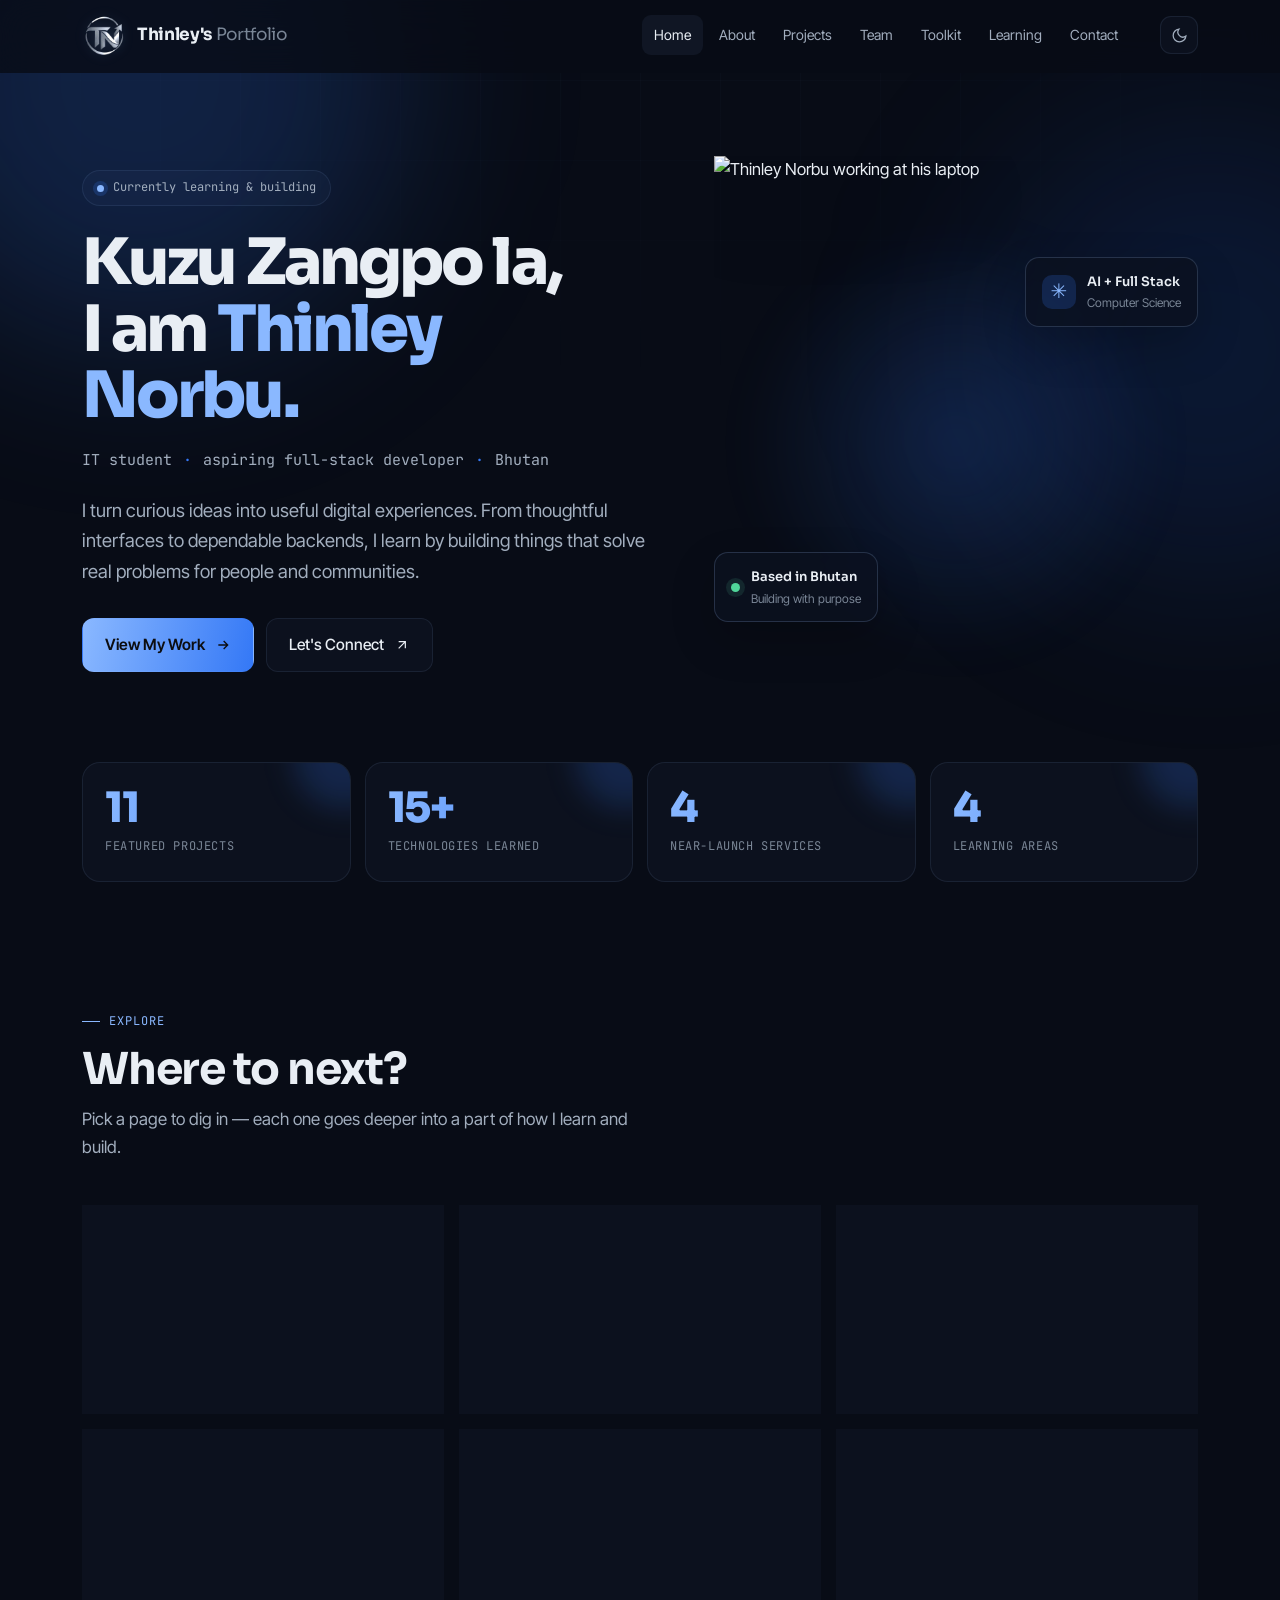
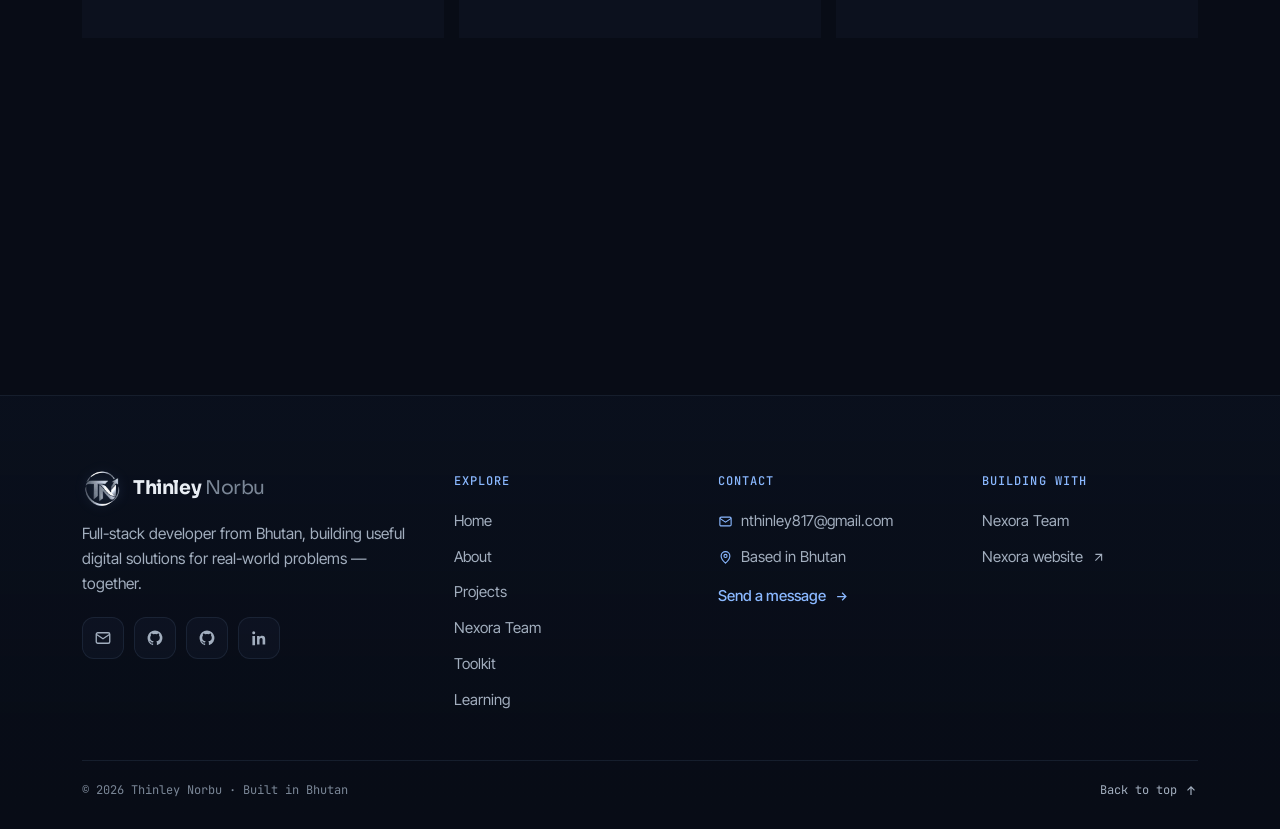
==== commit 77f1dc33: "Remove stray blank line in head Co-Authored-By: Claude Opus 5.5 <noreply@anthropic.com>" ====
--- a/index.html
+++ b/index.html
@@ -14,8 +14,7 @@
   <link rel="canonical" href="https://myportfolio-1-9aq2.onrender.com/">
 
   <!-- Google Search Console Verification -->
-  <meta name="google-site-verification" content="o9FxEYkyRbys7PmLgTdNvekcAzwDLyNZP2SMal68QLk" />
-
+  <meta name="google-site-verification" content="Yy8eUI4_liz-YundhvZDbfGH0E0B1aW5w-4iyhCWJ-M" />
   <!-- Social Media Preview -->
   <meta property="og:title" content="Thinley Norbu — IT Student &amp; Web Developer">
   <meta property="og:description" content="Information Technology student and aspiring web developer from Bhutan. Explore Thinley Norbu's projects, technical skills, and learning journey.">
@@ -108,7 +107,7 @@
     <!-- Hero -->
     <section class="hero">
       <div class="wrap hero-grid">
-        <div>
+        <div class="hero-text">
           <span class="pill"><i aria-hidden="true"></i> Currently learning &amp; building</span>
 
           <h1>Kuzu Zangpo la,<br>I am <span>Thinley Norbu.</span></h1>
@@ -136,9 +135,11 @@
               </svg>
             </a>
           </div>
-        </div>
-
-        <div class="hero-visual">
+
+          <a class="scroll-cue" href="#portrait" aria-label="Scroll to photo"><span aria-hidden="true"></span></a>
+        </div>
+
+        <div class="hero-visual rv" id="portrait">
           <div class="portrait-glow" aria-hidden="true"></div>
           <img class="hero-portrait" src="images/profile/bg.png" alt="Thinley Norbu working at his laptop">
           <div class="portrait-caption">
--- a/css/style.css
+++ b/css/style.css
@@ -166,7 +166,38 @@
 .portrait-mark{width:9px;height:9px;border-radius:50%;background:#50D69A;box-shadow:0 0 0 5px rgba(80,214,154,.12)}
 .badge-icon{display:grid;place-items:center;width:34px;height:34px;border-radius:10px;background:var(--glow-mint);color:var(--mint);font-size:20px}
 @media (max-width:960px){.hero-visual{min-height:clamp(340px,72vw,510px)}}
-@media (max-width:520px){.hero-visual{min-height:330px;margin-inline:-8px}.portrait-caption{left:4px;bottom:8%}.portrait-badge{right:4px;top:13%}.portrait-caption,.portrait-badge{padding:10px 12px}}
+/* phones & tablets: the intro fills the first screen (ending at the two buttons);
+   the portrait waits below the fold and fades up as you scroll to it */
+.scroll-cue{display:none}
+@media (max-width:960px){
+  .hero{padding-top:0}
+  .hero-grid{gap:0}
+  .hero-text{position:relative;min-height:100vh;min-height:100svh;display:flex;flex-direction:column;justify-content:center;align-items:flex-start;padding:96px 0 84px}
+  .hero-visual{margin-top:clamp(12px,4vw,32px)}
+  .scroll-cue{display:block;position:absolute;left:50%;bottom:26px;translate:-50% 0;width:26px;height:42px;border:1.5px solid var(--edge-hi);border-radius:14px}
+  .scroll-cue span{position:absolute;left:50%;top:9px;width:4px;height:8px;margin-left:-2px;border-radius:2px;background:var(--mint)}
+}
+@media (max-width:960px) and (prefers-reduced-motion:no-preference){
+  .scroll-cue span{animation:cue 1.8s var(--ease) infinite}
+  @keyframes cue{0%{opacity:0;transform:translateY(0)}30%{opacity:1}80%,100%{opacity:0;transform:translateY(14px)}}
+}
+/* short phones: tighter rhythm so the buttons still land on the first screen */
+@media (max-width:960px) and (max-height:760px){
+  .hero-text{padding:84px 0 70px}
+  .hero .pill{margin-bottom:16px}
+  .hero h1{margin-bottom:12px}
+  .hero .role{margin-bottom:14px}
+  .hero .intro{margin-bottom:22px;line-height:1.55}
+  .scroll-cue{bottom:16px}
+}
+/* narrow phones: keep both buttons on one row */
+@media (max-width:520px){
+  .hero .btn-row{flex-wrap:nowrap;gap:10px;width:100%}
+  .hero .btn{flex:1 1 0;justify-content:center;white-space:nowrap;padding:13px 10px;gap:8px;font-size:15px}
+}
+@media (max-width:340px){.hero .btn-row{gap:8px}.hero .btn{padding:12px 6px;gap:6px;font-size:13.5px}.hero .btn svg{width:14px;height:14px}.hero .pill{margin-bottom:12px}}
+@media (max-width:960px) and (max-height:560px){.hero-text{min-height:0;padding:96px 0 48px}.scroll-cue{display:none}}
+@media (max-width:520px){.hero-visual{min-height:clamp(360px,108vw,460px);margin-inline:-8px}.portrait-caption{left:4px;bottom:8%}.portrait-badge{right:4px;top:46%}.portrait-caption,.portrait-badge{padding:10px 12px}}
 
 /* ══════════════ STATS ══════════════ */
 .stats{display:grid;gap:14px;grid-template-columns:repeat(4,1fr)}
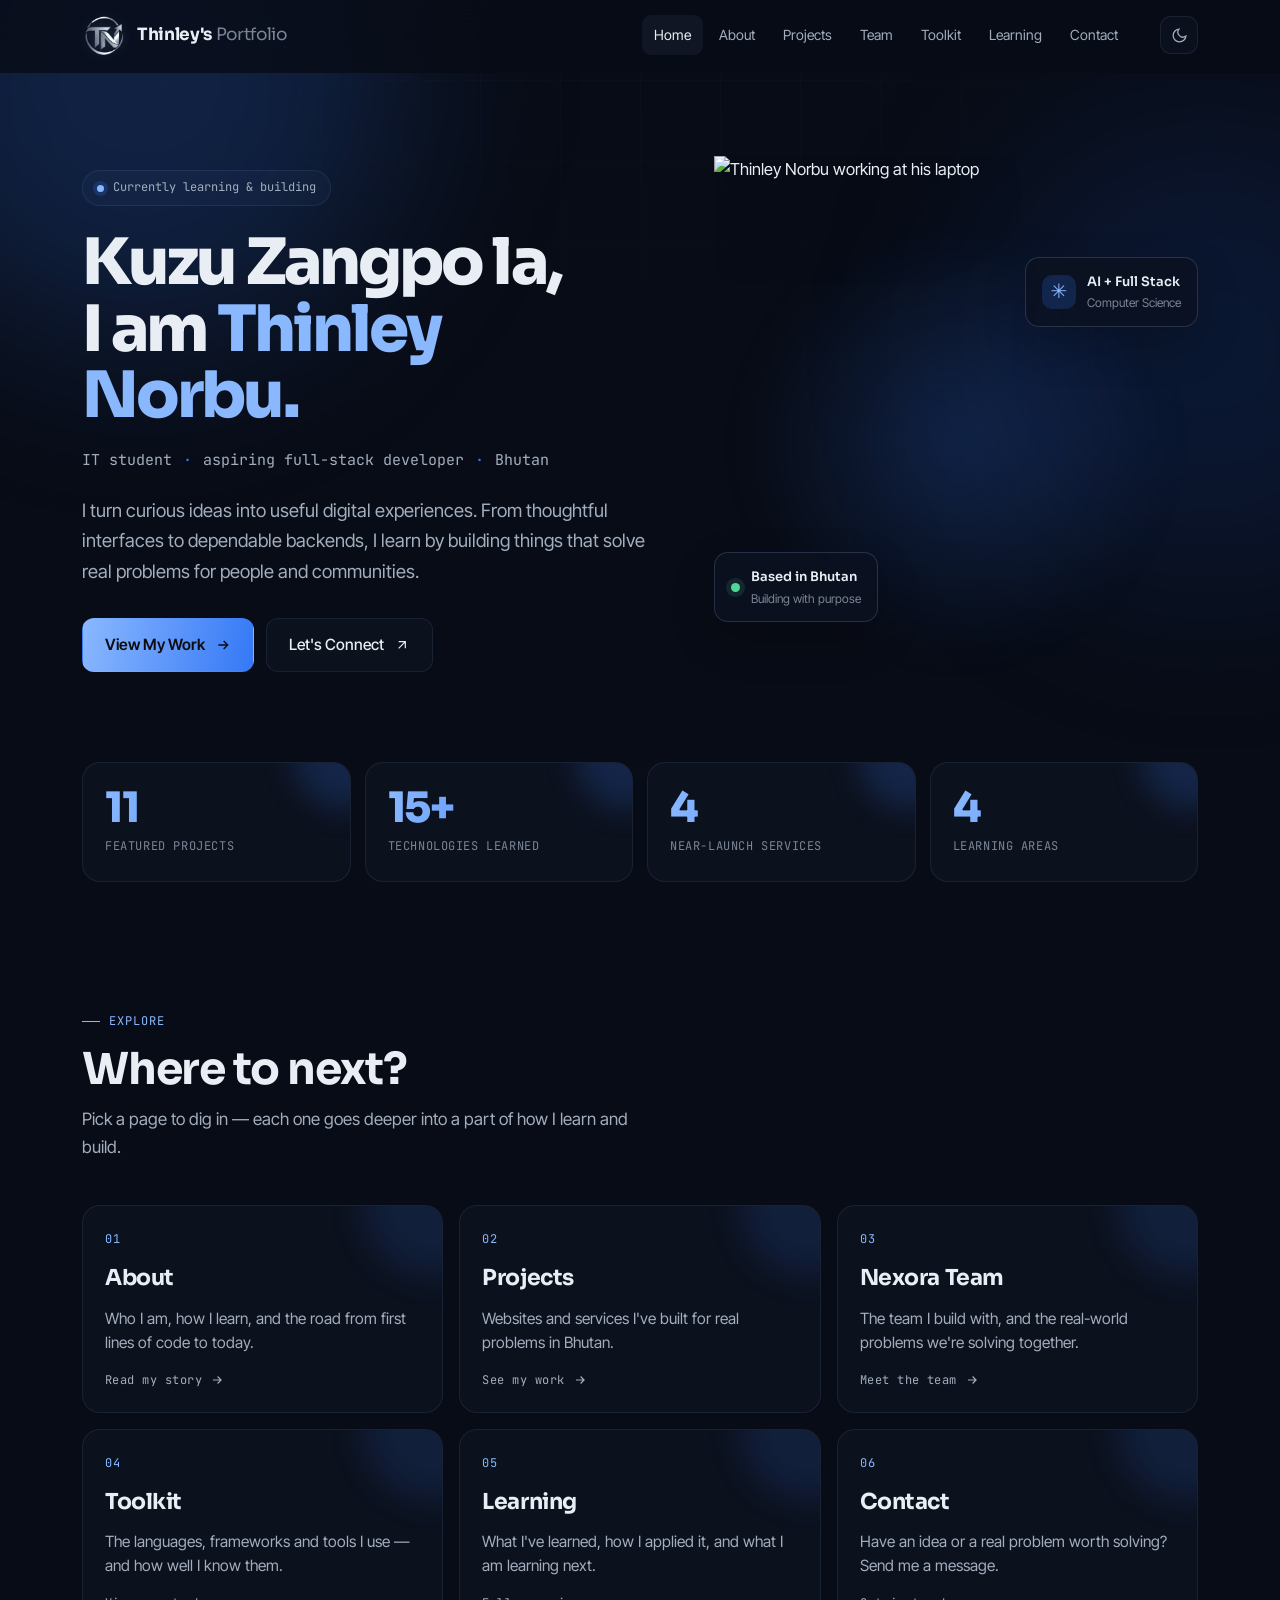
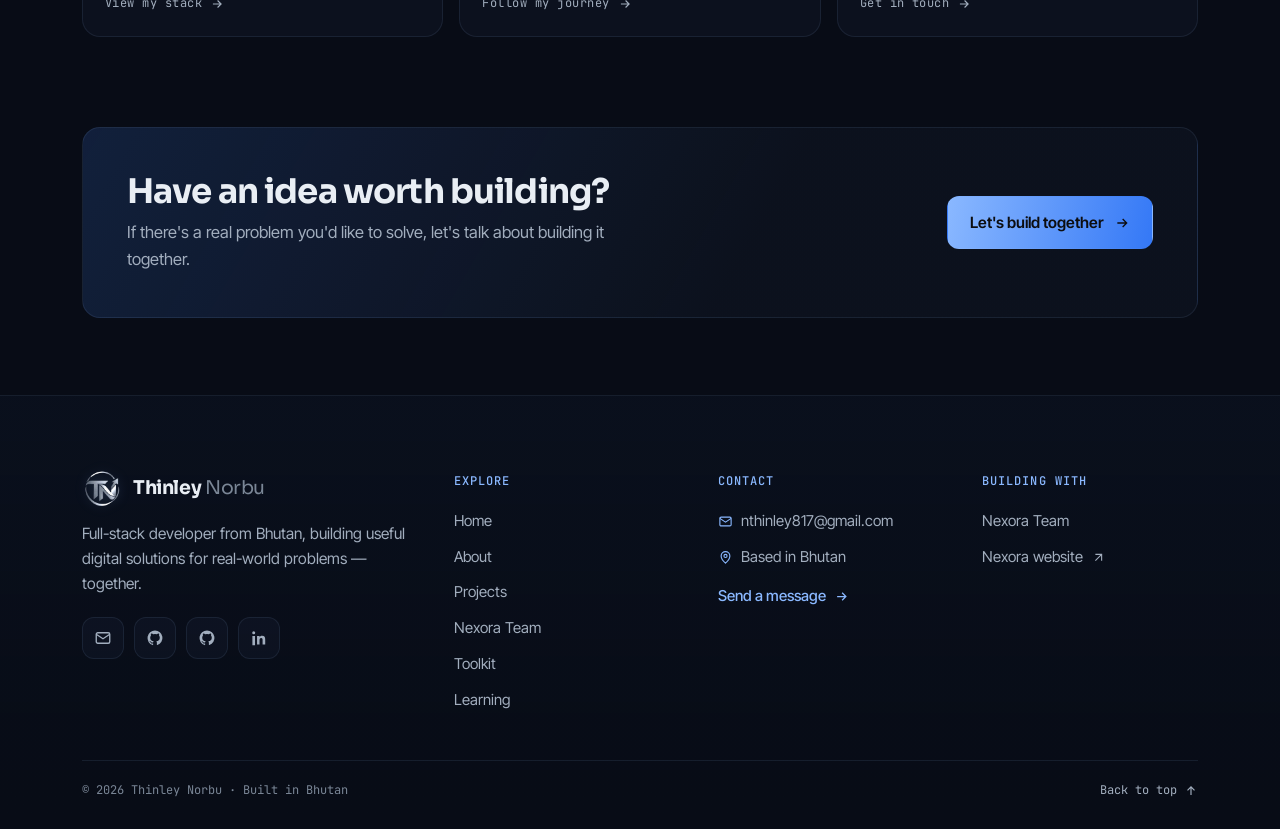
==== commit 15c796c9: "Point home page canonical and social URLs at portfolio-thinley-norbu Co-Authored-By: Claude Opus 5.5" ====
--- a/index.html
+++ b/index.html
@@ -1,5 +1,7 @@
 <!DOCTYPE html>
 <html lang="en" data-theme="dark" data-accent="blue">
+
+
 <head>
   <meta charset="UTF-8">
   <meta name="viewport" content="width=device-width, initial-scale=1.0">
@@ -11,35 +13,33 @@
 
   <meta name="robots" content="index, follow">
 
-  <link rel="canonical" href="https://myportfolio-1-9aq2.onrender.com/">
+  <!-- Preferred website URL -->
+  <link rel="canonical" href="https://portfolio-thinley-norbu.onrender.com/">
 
   <!-- Google Search Console Verification -->
-  <meta name="google-site-verification" content="Yy8eUI4_liz-YundhvZDbfGH0E0B1aW5w-4iyhCWJ-M" />
+  <meta name="google-site-verification" content="Yy8eUI4_liz-YundhvZDbfGH0E0B1aW5w-4iyhCWJ-M">
+
   <!-- Social Media Preview -->
   <meta property="og:title" content="Thinley Norbu — IT Student &amp; Web Developer">
   <meta property="og:description" content="Information Technology student and aspiring web developer from Bhutan. Explore Thinley Norbu's projects, technical skills, and learning journey.">
-  <meta property="og:url" content="https://myportfolio-1-9aq2.onrender.com/">
+  <meta property="og:url" content="https://portfolio-thinley-norbu.onrender.com/">
   <meta property="og:type" content="website">
   <meta property="og:site_name" content="Thinley Norbu Portfolio">
-  <meta property="og:image" content="https://myportfolio-1-9aq2.onrender.com/images/profile/bg.png">
+  <meta property="og:image" content="https://portfolio-thinley-norbu.onrender.com/images/profile/bg.png">
 
   <meta name="twitter:card" content="summary_large_image">
   <meta name="twitter:title" content="Thinley Norbu — IT Student &amp; Web Developer">
   <meta name="twitter:description" content="Information Technology student and aspiring web developer from Bhutan. Explore Thinley Norbu's projects, technical skills, and learning journey.">
-  <meta name="twitter:image" content="https://myportfolio-1-9aq2.onrender.com/images/profile/bg.png">
+  <meta name="twitter:image" content="https://portfolio-thinley-norbu.onrender.com/images/profile/bg.png">
 
   <!-- Website Icon -->
   <link rel="icon" type="image/png" sizes="64x64" href="images/profile/tn-emblem-64.png">
   <link rel="apple-touch-icon" href="images/profile/tn-emblem-180.png">
 
-  <!-- Performance -->
+  <!-- Keep your existing fonts and stylesheet -->
   <link rel="preconnect" href="https://fonts.googleapis.com">
   <link rel="preconnect" href="https://fonts.gstatic.com" crossorigin>
-
-  <!-- Fonts -->
   <link href="https://fonts.googleapis.com/css2?family=Sora:wght@400;500;600;700;800&family=Inter+Tight:wght@400;500;600&family=JetBrains+Mono:wght@400;500&display=swap" rel="stylesheet">
-
-  <!-- Existing Stylesheet -->
   <link rel="stylesheet" href="css/style.css">
 
   <!-- Structured Data -->
@@ -48,12 +48,13 @@
     "@context": "https://schema.org",
     "@type": "Person",
     "name": "Thinley Norbu",
-    "url": "https://myportfolio-1-9aq2.onrender.com/",
+    "url": "https://portfolio-thinley-norbu.onrender.com/",
     "jobTitle": "IT Student and Aspiring Web Developer",
     "description": "Information Technology student and aspiring web developer from Bhutan."
   }
   </script>
 </head>
+
 
 <body data-page="index">
 
